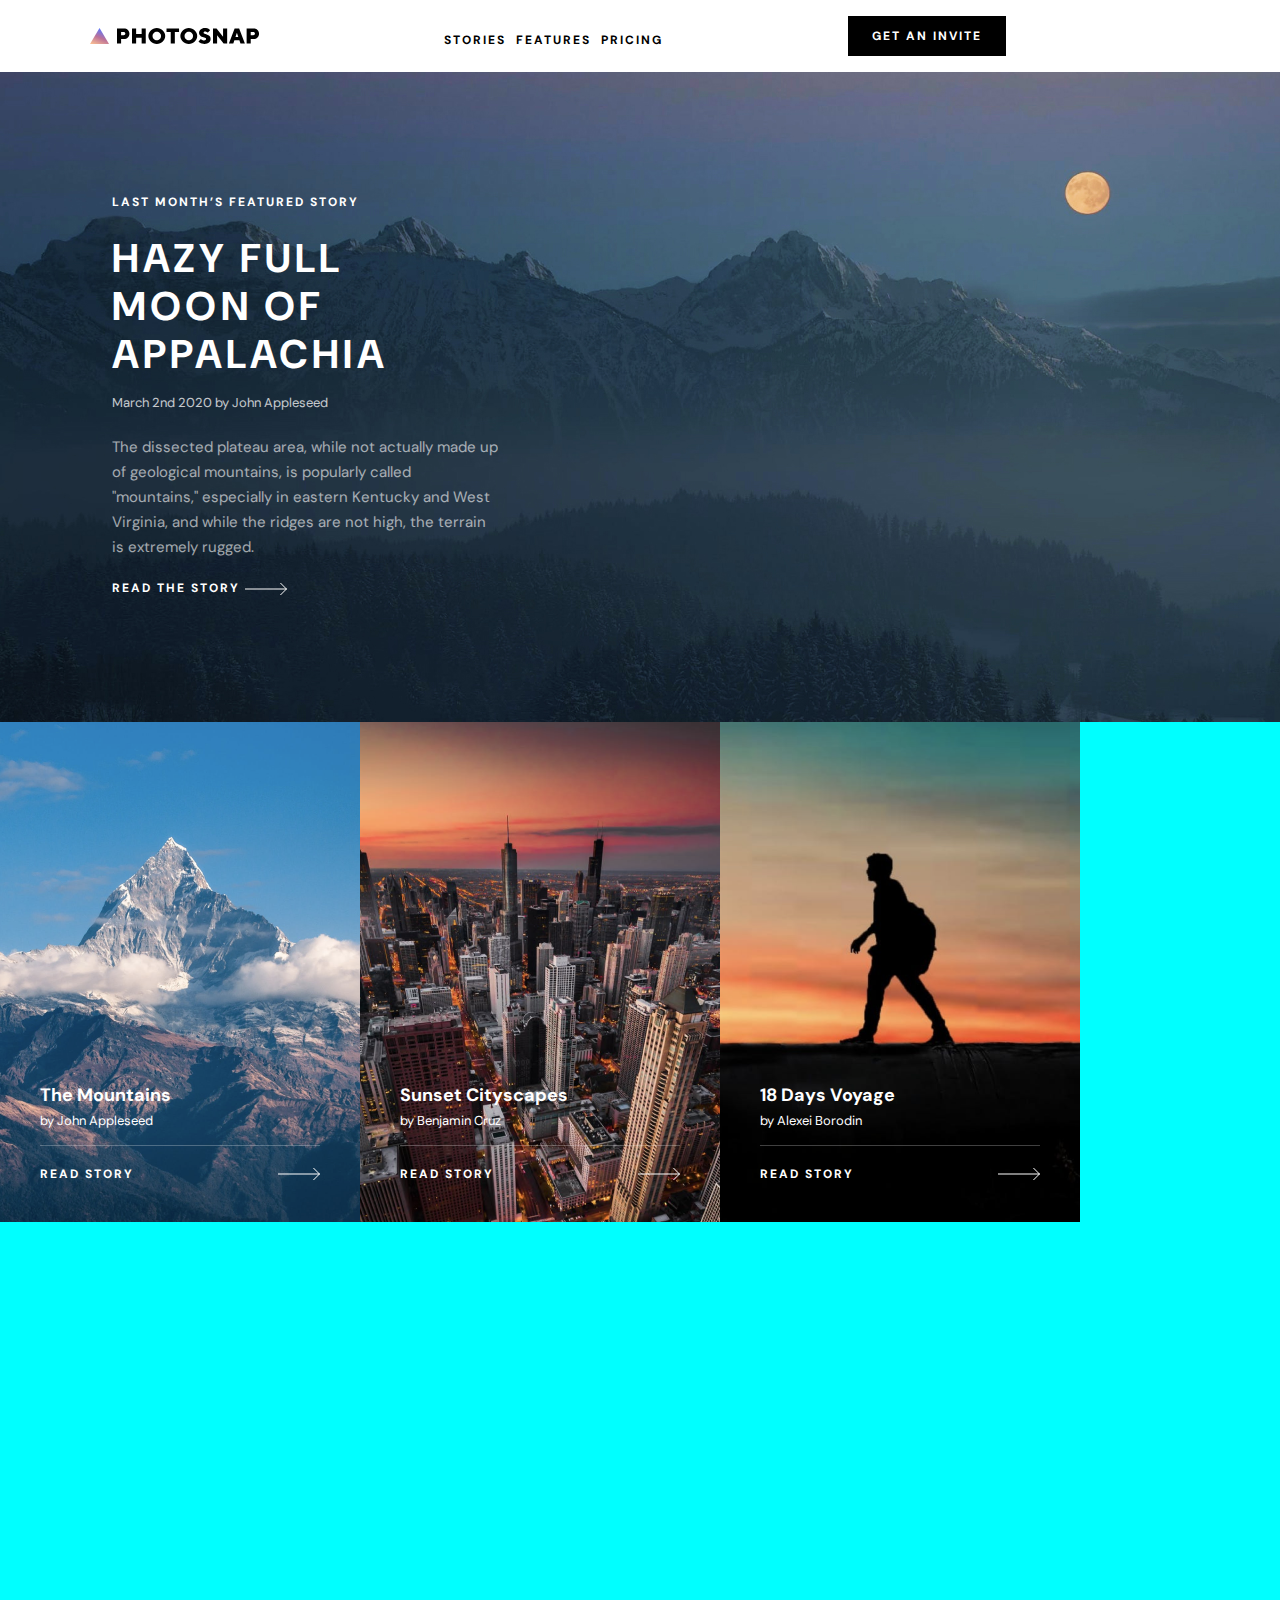
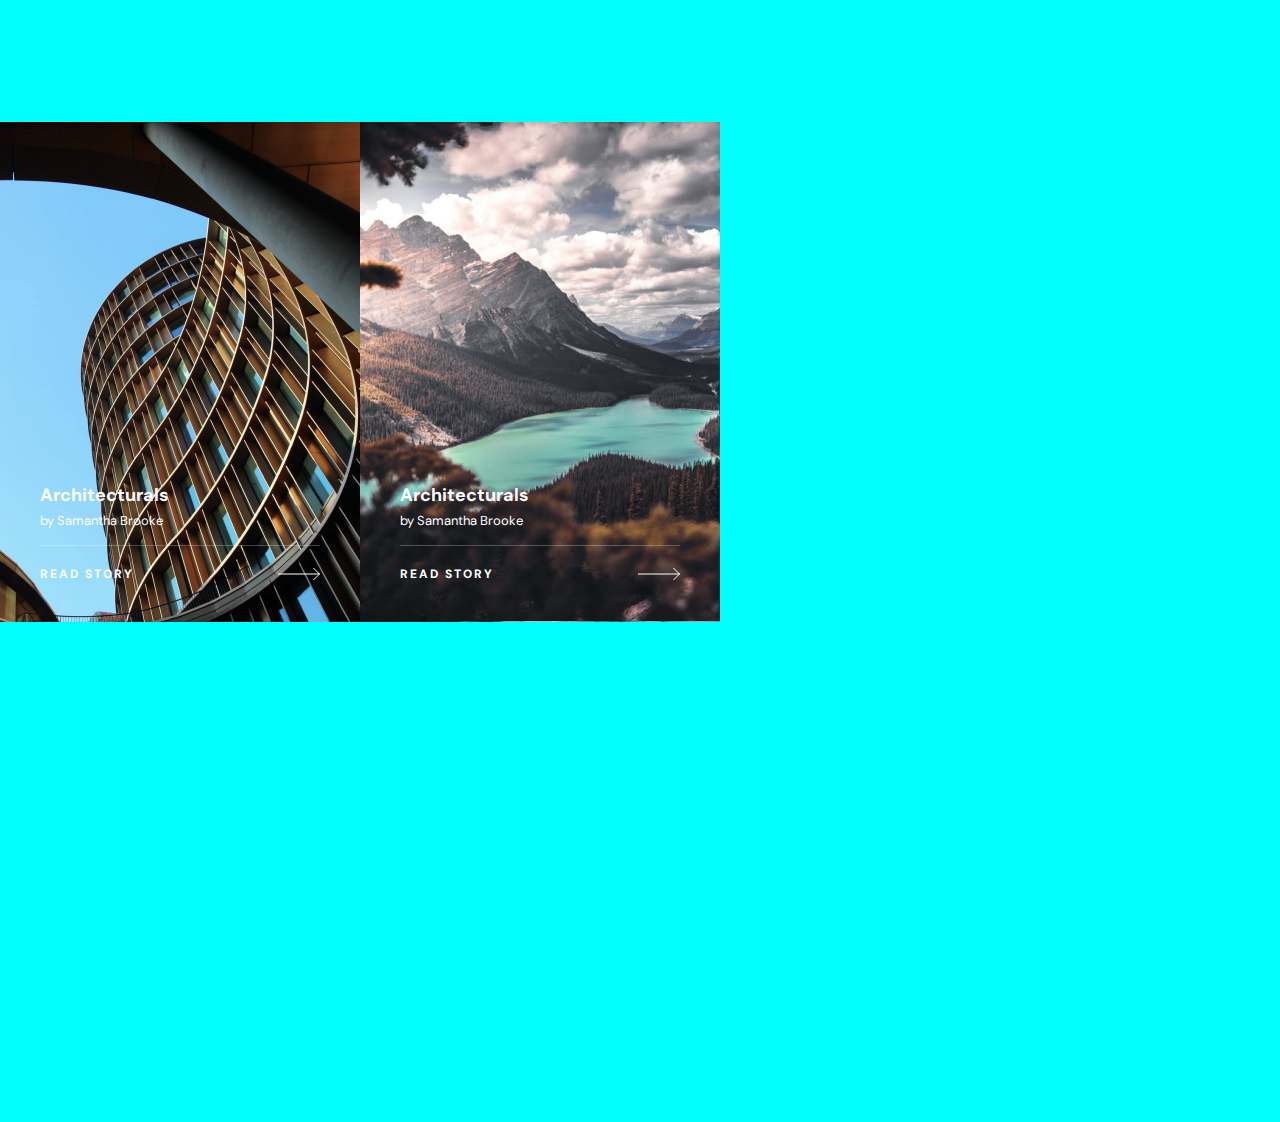
==== stories.html @ 7820192b "I made the stories section" ====
<!DOCTYPE html>
<html lang="en">
<head>
    <meta charset="UTF-8">
    <meta name="viewport" content="width=device-width, initial-scale=1.0">
    <title>Stories</title>
    <link rel="stylesheet" href="./css/stories.css">
</head>
<body>
    <div class="wrapper">
        <header>
            <div class="header">
                <img src="./img/logo.svg" alt="">
                <div class="header-a-menu">
                    <ul>
                        <li><a href="#">STORIES</a></li>
                        <li><a href="#">FEATURES</a></li>
                        <li><a href="#">PRICING</a></li>
                    </ul>
                </div>
                <button class="header-button">GET AN INVITE</button>
                <div class="hamburger">
                    <div class="d"></div>
                    <div></div>
                    <div></div>
                </div>
            </div>
        </header>
        <section>
            <div class="section">
                <div class="section-a-menu">
                    <p class="sec-menu-p1">LAST MONTH’S FEATURED STORY</p>
                    <p class="sec-menu-p2">HAZY FULL MOON OF APPALACHIA</p>
                    <p class="sec-menu-p3">March 2nd 2020  <span class="sec-menu-min">by John Appleseed </span></p>
                    <p class="sec-menu-p4">The dissected plateau area, while not actually made up of geological mountains, is popularly called "mountains," especially in eastern Kentucky and West Virginia, and while the ridges are not high, the terrain is extremely rugged.</p>
                    <button class="sec-button">READ THE STORY <img src="./img/button-line.svg" alt=""></button>
                </div>
            </div>
        </section>
        <main>
            <div class="main">
                <div class="form-1">
                    <div class="form-1-menu">
                        <p class="form-1-menu-p1">The Mountains</p>
                        <p class="form-1-menu-p2">by John Appleseed</p>
                        <div class="line"></div>
                        <button class="form1-button">READ STORY <img src="./img/button-line.svg" alt=""></button>
                    </div>
                </div>
                <div class="form-2">
                    <div class="form-2-menu">
                        <p class="form-2-menu-p1">Sunset Cityscapes</p>
                        <p class="form-2-menu-p2">by Benjamin Cruz</p>
                        <div class="line"></div>
                        <button class="form2-button">READ STORY <img src="./img/button-line.svg" alt=""></button>
                    </div>
                </div>
                <div class="form-3">
                    <div class="form-3-menu">
                        <p class="form-3-menu-p1">18 Days Voyage</p>
                        <p class="form-3-menu-p2">by Alexei Borodin</p>
                        <div class="line"></div>
                        <button class="form3-button">READ STORY <img src="./img/button-line.svg" alt=""></button>
                    </div>
                </div>
                <div class="form-4">
                    <div class="form-4-menu">
                        <p class="form-4-menu-p1">Architecturals</p>
                        <p class="form-4-menu-p2">by Samantha Brooke</p>
                        <div class="line"></div>
                        <button class="form4-button">READ STORY <img src="./img/button-line.svg" alt=""></button>
                    </div>
                </div>
                <div class="form-5">
                    <div class="form-5-menu">
                        <p class="form-5-menu-p1">Architecturals</p>
                        <p class="form-5-menu-p2">by Samantha Brooke</p>
                        <div class="line"></div>
                        <button class="form5-button">READ STORY <img src="./img/button-line.svg" alt=""></button>
                    </div>
                </div>
            </div>
        </main>
    </div>
</body>
</html>
---- css/stories.css ----
@import url("https://fonts.googleapis.com/css2?family=DM+Sans:opsz,wght@9..40,400;9..40,700&display=swap");
* {
  margin: 0;
  padding: 0;
  box-sizing: border-box;
}

a,
li {
  list-style: none;
  text-decoration: none;
}

input,
button {
  outline: none;
  border: none;
}

body {
  background-color: #3d2828;
  font-family: "DM Sans", sans-serif;
}

.wrapper {
  width: 100%;
  max-width: 1440px;
  background-color: #fff;
  margin: 0 auto;
}
.wrapper .header {
  display: flex;
  justify-content: space-between;
  align-items: center;
  width: 100%;
  max-width: 1110px;
  height: 72px;
  margin: 0 auto;
  padding-left: 5px;
  padding-right: 5px;
}
.wrapper .header .header-a-menu {
  max-width: 269px;
  height: 16px;
}
.wrapper .header .header-a-menu ul {
  display: flex;
  justify-content: space-between;
  -moz-column-gap: 10px;
       column-gap: 10px;
}
.wrapper .header .header-a-menu ul li a {
  color: #000;
  font-family: DM Sans;
  font-size: 12px;
  font-style: normal;
  font-weight: 700;
  line-height: normal;
  letter-spacing: 2px;
}
.wrapper .header .header-button {
  width: 158px;
  height: 40px;
  background: #000;
  color: #FFF;
  font-family: DM Sans;
  font-size: 12px;
  font-style: normal;
  font-weight: 700;
  line-height: normal;
  letter-spacing: 2px;
}
.wrapper .section {
  max-width: 1440px;
  height: 650px;
  background-image: url(../img/stories-section-img.jpg);
}
.wrapper .section .section-a-menu {
  position: relative;
  max-width: 387px;
  height: 406px;
  top: 122px;
  left: 112px;
}
.wrapper .section .section-a-menu .sec-menu-p1 {
  color: #FFF;
  font-family: DM Sans;
  font-size: 12px;
  font-style: normal;
  font-weight: 700;
  line-height: normal;
  letter-spacing: 2px;
}
.wrapper .section .section-a-menu .sec-menu-p2 {
  max-width: 377px;
  color: #FFF;
  font-family: DM Sans;
  font-size: 40px;
  font-style: normal;
  font-weight: 700;
  line-height: 48px;
  letter-spacing: 4.167px;
  text-transform: uppercase;
  margin-top: 24px;
}
.wrapper .section .section-a-menu .sec-menu-p3 {
  color: #FFF;
  font-family: DM Sans;
  font-size: 13px;
  font-style: normal;
  font-weight: 400;
  line-height: normal;
  opacity: 0.75;
  margin-top: 16px;
}
.wrapper .section .section-a-menu .sec-menu-p3 .sec-menu-min {
  color: #FFF;
  font-family: DM Sans;
  font-size: 13px;
  font-style: normal;
  font-weight: 400;
  line-height: normal;
}
.wrapper .section .section-a-menu .sec-menu-p4 {
  max-width: 387px;
  color: #FFF;
  font-family: DM Sans;
  font-size: 15px;
  font-style: normal;
  font-weight: 400;
  line-height: 25px;
  opacity: 0.6;
  margin-top: 24px;
}
.wrapper .section .section-a-menu .sec-button {
  color: #FFF;
  font-family: DM Sans;
  font-size: 12px;
  font-style: normal;
  font-weight: 700;
  line-height: normal;
  letter-spacing: 2px;
  background-color: transparent;
  margin-top: 18px;
}
.wrapper .section .section-a-menu .sec-button img {
  position: relative;
  top: 4px;
}
.wrapper .main {
  display: flex;
  flex-wrap: wrap;
  max-width: 1440px;
  height: 2000px;
  background-color: aqua;
}
.wrapper .main .form-1 {
  width: 100%;
  max-width: 360px;
  height: 500px;
  background-image: url(../img/main-form1-img.png);
  cursor: pointer;
}
.wrapper .main .form-1:hover {
  transition: 0.5s;
  transform: translateY(-30px);
  border-bottom: 6px solid #BC7198;
}
.wrapper .main .form-1 .form-1-menu {
  position: relative;
  width: 100%;
  max-width: 280px;
  height: 100px;
  top: 361px;
  left: 40px;
}
.wrapper .main .form-1 .form-1-menu .form-1-menu-p1 {
  color: #FFF;
  font-family: DM Sans;
  font-size: 18px;
  font-style: normal;
  font-weight: 700;
  line-height: 25px;
}
.wrapper .main .form-1 .form-1-menu .form-1-menu-p2 {
  color: #FFF;
  font-family: DM Sans;
  font-size: 13px;
  font-style: normal;
  font-weight: 400;
  line-height: normal;
  margin-top: 4px;
}
.wrapper .main .form-1 .form-1-menu .line {
  width: 100%;
  max-width: 280px;
  height: 1px;
  opacity: 0.25;
  background: #FFF;
  margin-top: 16px;
}
.wrapper .main .form-1 .form-1-menu .form1-button {
  display: flex;
  justify-content: space-between;
  width: 100%;
  max-width: 280px;
  margin-top: 20px;
  background-color: transparent;
  color: #FFF;
  font-family: DM Sans;
  font-size: 12px;
  font-style: normal;
  font-weight: 700;
  line-height: normal;
  letter-spacing: 2px;
}
.wrapper .main .form-2 {
  width: 100%;
  max-width: 360px;
  height: 500px;
  background-image: url(../img/main-form2-img.png);
  cursor: pointer;
}
.wrapper .main .form-2:hover {
  transition: 0.5s;
  transform: translateY(-30px);
  border-bottom: 6px solid #BC7198;
}
.wrapper .main .form-2 .form-2-menu {
  position: relative;
  width: 100%;
  max-width: 280px;
  height: 100px;
  top: 361px;
  left: 40px;
}
.wrapper .main .form-2 .form-2-menu .form-2-menu-p1 {
  color: #FFF;
  font-family: DM Sans;
  font-size: 18px;
  font-style: normal;
  font-weight: 700;
  line-height: 25px;
}
.wrapper .main .form-2 .form-2-menu .form-2-menu-p2 {
  color: #FFF;
  font-family: DM Sans;
  font-size: 13px;
  font-style: normal;
  font-weight: 400;
  line-height: normal;
  margin-top: 4px;
}
.wrapper .main .form-2 .form-2-menu .line {
  width: 100%;
  max-width: 280px;
  height: 1px;
  opacity: 0.25;
  background: #FFF;
  margin-top: 16px;
}
.wrapper .main .form-2 .form-2-menu .form2-button {
  display: flex;
  justify-content: space-between;
  width: 100%;
  max-width: 280px;
  margin-top: 20px;
  background-color: transparent;
  color: #FFF;
  font-family: DM Sans;
  font-size: 12px;
  font-style: normal;
  font-weight: 700;
  line-height: normal;
  letter-spacing: 2px;
}
.wrapper .main .form-3 {
  width: 100%;
  max-width: 360px;
  height: 500px;
  background-image: url(../img/main-form3-img.png);
  cursor: pointer;
}
.wrapper .main .form-3:hover {
  transition: 0.5s;
  transform: translateY(-30px);
  border-bottom: 6px solid #BC7198;
}
.wrapper .main .form-3 .form-3-menu {
  position: relative;
  width: 100%;
  max-width: 280px;
  height: 100px;
  top: 361px;
  left: 40px;
}
.wrapper .main .form-3 .form-3-menu .form-3-menu-p1 {
  color: #FFF;
  font-family: DM Sans;
  font-size: 18px;
  font-style: normal;
  font-weight: 700;
  line-height: 25px;
}
.wrapper .main .form-3 .form-3-menu .form-3-menu-p2 {
  color: #FFF;
  font-family: DM Sans;
  font-size: 13px;
  font-style: normal;
  font-weight: 400;
  line-height: normal;
  margin-top: 4px;
}
.wrapper .main .form-3 .form-3-menu .line {
  width: 100%;
  max-width: 280px;
  height: 1px;
  opacity: 0.25;
  background: #FFF;
  margin-top: 16px;
}
.wrapper .main .form-3 .form-3-menu .form3-button {
  display: flex;
  justify-content: space-between;
  width: 100%;
  max-width: 280px;
  margin-top: 20px;
  background-color: transparent;
  color: #FFF;
  font-family: DM Sans;
  font-size: 12px;
  font-style: normal;
  font-weight: 700;
  line-height: normal;
  letter-spacing: 2px;
}
.wrapper .main .form-4 {
  width: 100%;
  max-width: 360px;
  height: 500px;
  background-image: url(../img/main-form4-img.png);
  cursor: pointer;
}
.wrapper .main .form-4:hover {
  transition: 0.5s;
  transform: translateY(-30px);
  border-bottom: 6px solid #BC7198;
}
.wrapper .main .form-4 .form-4-menu {
  position: relative;
  width: 100%;
  max-width: 280px;
  height: 100px;
  top: 361px;
  left: 40px;
}
.wrapper .main .form-4 .form-4-menu .form-4-menu-p1 {
  color: #FFF;
  font-family: DM Sans;
  font-size: 18px;
  font-style: normal;
  font-weight: 700;
  line-height: 25px;
}
.wrapper .main .form-4 .form-4-menu .form-4-menu-p2 {
  color: #FFF;
  font-family: DM Sans;
  font-size: 13px;
  font-style: normal;
  font-weight: 400;
  line-height: normal;
  margin-top: 4px;
}
.wrapper .main .form-4 .form-4-menu .line {
  width: 100%;
  max-width: 280px;
  height: 1px;
  opacity: 0.25;
  background: #FFF;
  margin-top: 16px;
}
.wrapper .main .form-4 .form-4-menu .form4-button {
  display: flex;
  justify-content: space-between;
  width: 100%;
  max-width: 280px;
  margin-top: 20px;
  background-color: transparent;
  color: #FFF;
  font-family: DM Sans;
  font-size: 12px;
  font-style: normal;
  font-weight: 700;
  line-height: normal;
  letter-spacing: 2px;
}
.wrapper .main .form-5 {
  width: 100%;
  max-width: 360px;
  height: 500px;
  background-image: url(../img/main-form5-img.png);
  cursor: pointer;
}
.wrapper .main .form-5:hover {
  transition: 0.5s;
  transform: translateY(-30px);
  border-bottom: 6px solid #BC7198;
}
.wrapper .main .form-5 .form-5-menu {
  position: relative;
  width: 100%;
  max-width: 280px;
  height: 100px;
  top: 361px;
  left: 40px;
}
.wrapper .main .form-5 .form-5-menu .form-5-menu-p1 {
  color: #FFF;
  font-family: DM Sans;
  font-size: 18px;
  font-style: normal;
  font-weight: 700;
  line-height: 25px;
}
.wrapper .main .form-5 .form-5-menu .form-5-menu-p2 {
  color: #FFF;
  font-family: DM Sans;
  font-size: 13px;
  font-style: normal;
  font-weight: 400;
  line-height: normal;
  margin-top: 4px;
}
.wrapper .main .form-5 .form-5-menu .line {
  width: 100%;
  max-width: 280px;
  height: 1px;
  opacity: 0.25;
  background: #FFF;
  margin-top: 16px;
}
.wrapper .main .form-5 .form-5-menu .form5-button {
  display: flex;
  justify-content: space-between;
  width: 100%;
  max-width: 280px;
  margin-top: 20px;
  background-color: transparent;
  color: #FFF;
  font-family: DM Sans;
  font-size: 12px;
  font-style: normal;
  font-weight: 700;
  line-height: normal;
  letter-spacing: 2px;
}/*# sourceMappingURL=stories.css.map */
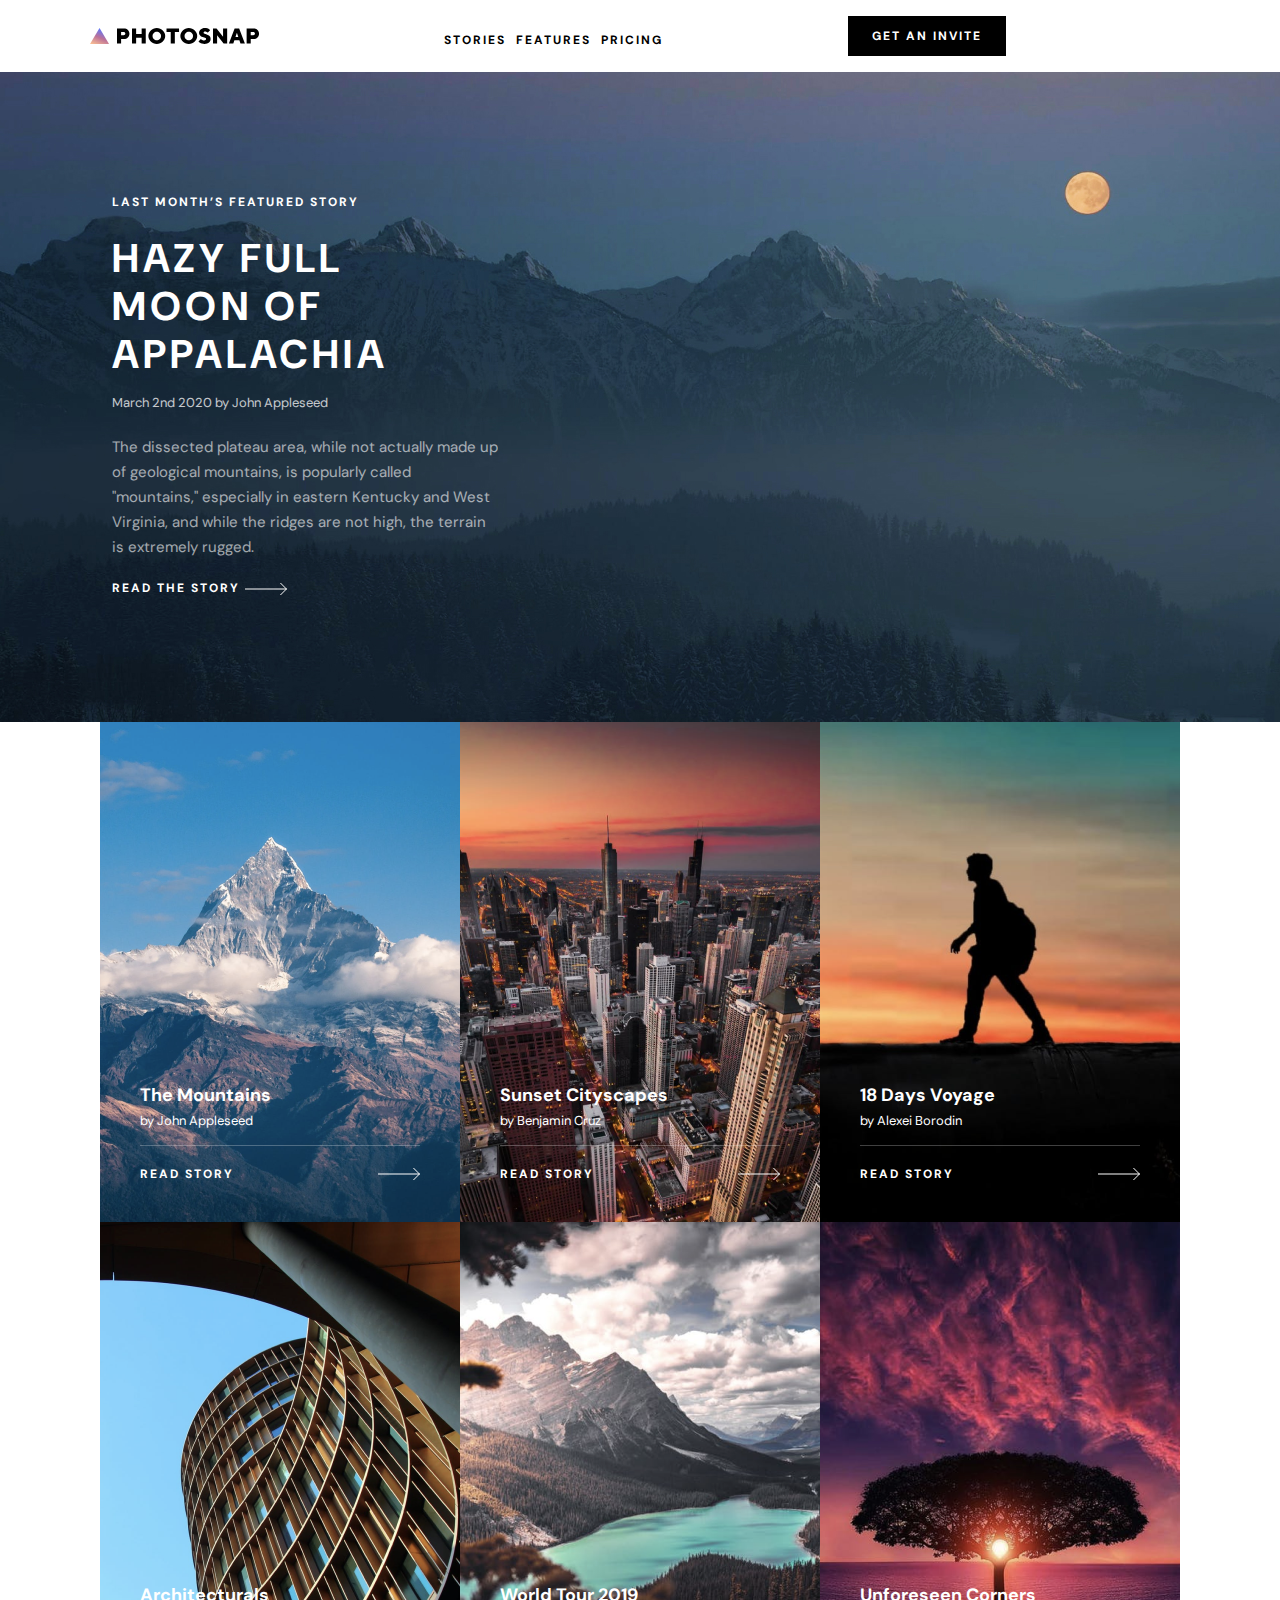
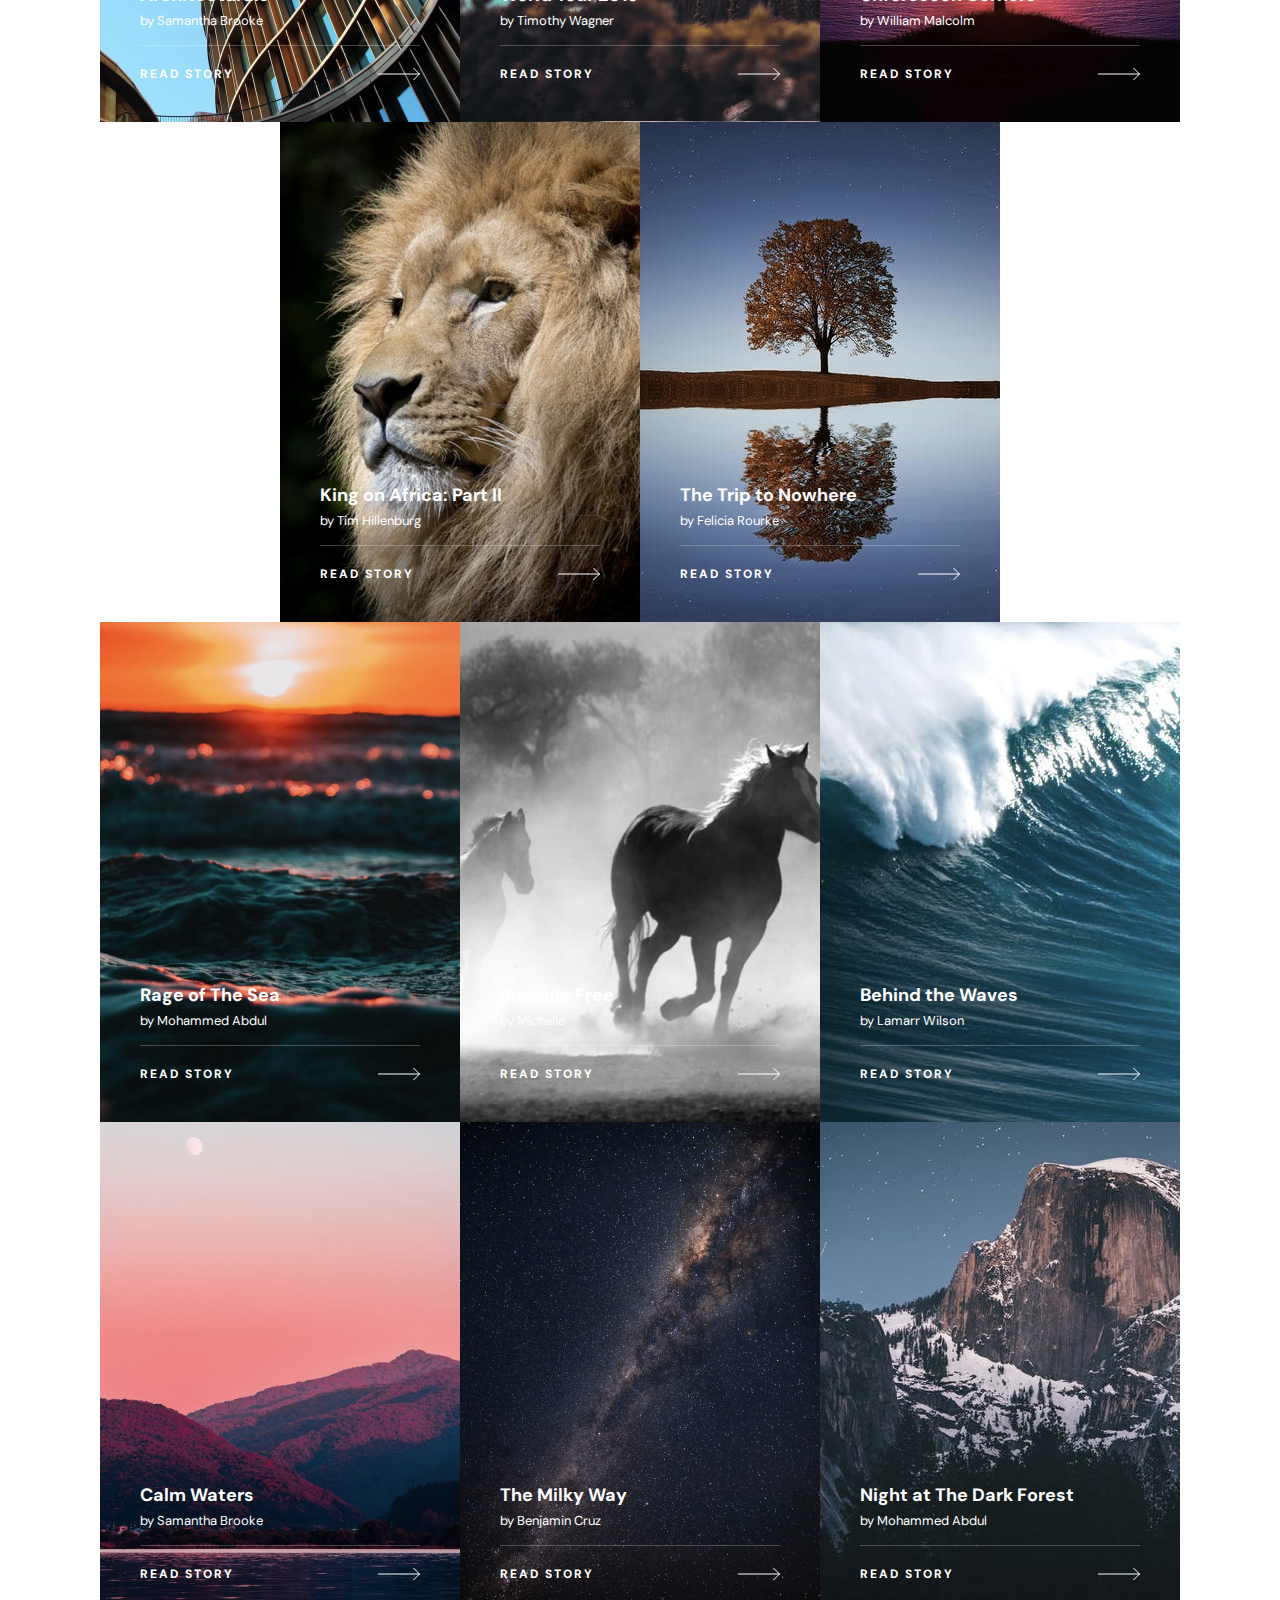
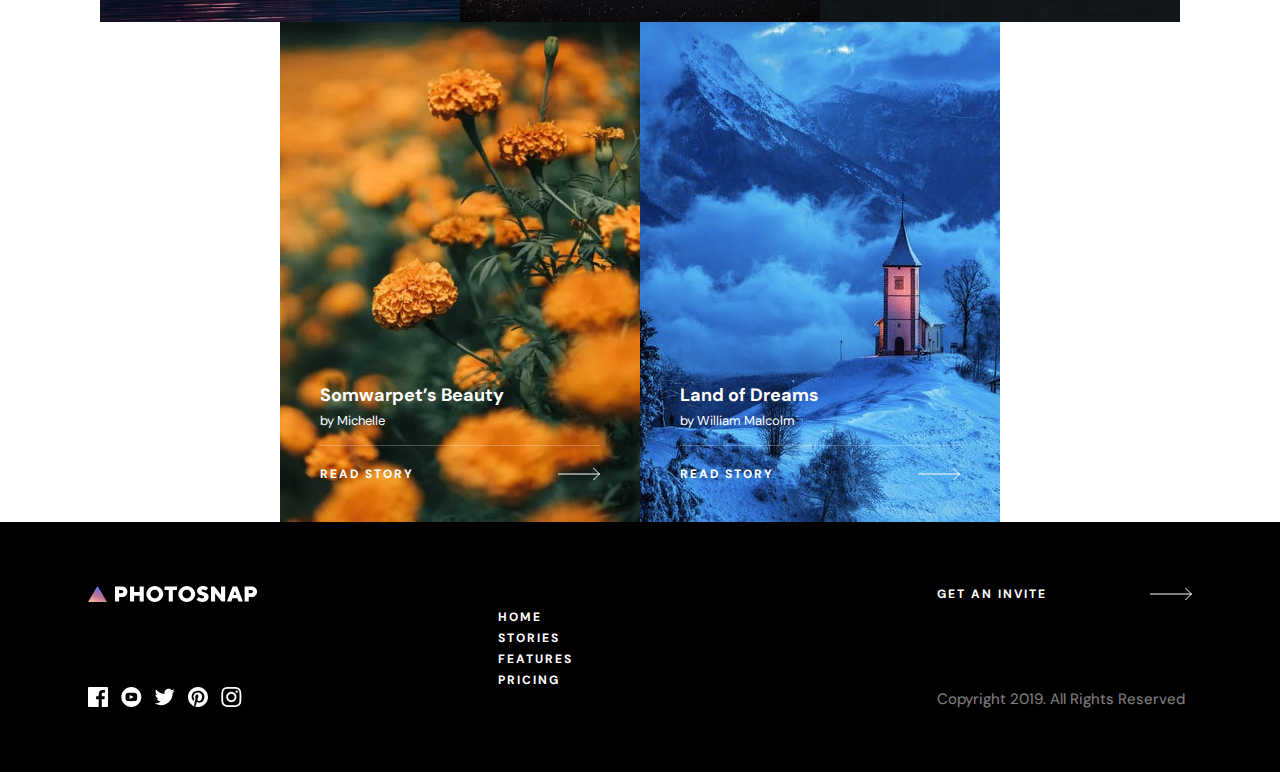
==== commit a07aac74: "I started again after a long break" ====
--- a/stories.html
+++ b/stories.html
@@ -73,14 +73,126 @@
                 </div>
                 <div class="form-5">
                     <div class="form-5-menu">
-                        <p class="form-5-menu-p1">Architecturals</p>
-                        <p class="form-5-menu-p2">by Samantha Brooke</p>
+                        <p class="form-5-menu-p1">World Tour 2019</p>
+                        <p class="form-5-menu-p2">by Timothy Wagner</p>
                         <div class="line"></div>
                         <button class="form5-button">READ STORY <img src="./img/button-line.svg" alt=""></button>
                     </div>
                 </div>
+                <div class="form-6">
+                    <div class="form-6-menu">
+                        <p class="form-6-menu-p1">Unforeseen Corners</p>
+                        <p class="form-6-menu-p2">by William Malcolm</p>
+                        <div class="line"></div>
+                        <button class="form6-button">READ STORY <img src="./img/button-line.svg" alt=""></button>
+                    </div>
+                </div>
+                <div class="form-7">
+                    <div class="form-7-menu">
+                        <p class="form-7-menu-p1">King on Africa: Part II</p>
+                        <p class="form-7-menu-p2">by Tim Hillenburg</p>
+                        <div class="line"></div>
+                        <button class="form7-button">READ STORY <img src="./img/button-line.svg" alt=""></button>
+                    </div>
+                </div>
+                <div class="form-8">
+                    <div class="form-8-menu">
+                        <p class="form-8-menu-p1">The Trip to Nowhere</p>
+                        <p class="form-8-menu-p2">by Felicia Rourke</p>
+                        <div class="line"></div>
+                        <button class="form8-button">READ STORY <img src="./img/button-line.svg" alt=""></button>
+                    </div>
+                </div>
+            </div>
+            <div class="main-2">
+                <div class="form-9">
+                    <div class="form-9-menu">
+                        <p class="form-9-menu-p1">Rage of The Sea</p>
+                        <p class="form-9-menu-p2">by Mohammed Abdul</p>
+                        <div class="line"></div>
+                        <button class="form9-button">READ STORY <img src="./img/button-line.svg" alt=""></button>
+                    </div>
+                </div>
+                <div class="form-10">
+                    <div class="form-10-menu">
+                        <p class="form-10-menu-p1">Running Free</p>
+                        <p class="form-10-menu-p2">by Michelle</p>
+                        <div class="line"></div>
+                        <button class="form10-button">READ STORY <img src="./img/button-line.svg" alt=""></button>
+                    </div>
+                </div>
+                <div class="form-11">
+                    <div class="form-11-menu">
+                        <p class="form-11-menu-p1">Behind the Waves</p>
+                        <p class="form-11-menu-p2">by Lamarr Wilson</p>
+                        <div class="line"></div>
+                        <button class="form11-button">READ STORY <img src="./img/button-line.svg" alt=""></button>
+                    </div>
+                </div>
+                <div class="form-12">
+                    <div class="form-12-menu">
+                        <p class="form-12-menu-p1">Calm Waters</p>
+                        <p class="form-12-menu-p2">by Samantha Brooke</p>
+                        <div class="line"></div>
+                        <button class="form12-button">READ STORY <img src="./img/button-line.svg" alt=""></button>
+                    </div>
+                </div>
+                <div class="form-13">
+                    <div class="form-13-menu">
+                        <p class="form-13-menu-p1">The Milky Way</p>
+                        <p class="form-13-menu-p2">by Benjamin Cruz</p>
+                        <div class="line"></div>
+                        <button class="form13-button">READ STORY <img src="./img/button-line.svg" alt=""></button>
+                    </div>
+                </div>
+                <div class="form-14">
+                    <div class="form-14-menu">
+                        <p class="form-14-menu-p1">Night at The Dark Forest</p>
+                        <p class="form-14-menu-p2">by  Mohammed Abdul</p>
+                        <div class="line"></div>
+                        <button class="form14-button">READ STORY <img src="./img/button-line.svg" alt=""></button>
+                    </div>
+                </div>
+                <div class="form-15">
+                    <div class="form-15-menu">
+                        <p class="form-15-menu-p1">Somwarpet’s Beauty</p>
+                        <p class="form-15-menu-p2">by Michelle</p>
+                        <div class="line"></div>
+                        <button class="form15-button">READ STORY <img src="./img/button-line.svg" alt=""></button>
+                    </div>
+                </div>
+                <div class="form-16">
+                    <div class="form-16-menu">
+                        <p class="form-16-menu-p1">Land of Dreams</p>
+                        <p class="form-16-menu-p2">by William Malcolm</p>
+                        <div class="line"></div>
+                        <button class="form16-button">READ STORY <img src="./img/button-line.svg" alt=""></button>
+                    </div>
+                </div>
             </div>
         </main>
+        <footer>
+            <div class="footer">
+                <div class="min-footer">
+                    <div class="logo-form">
+                        <img src="./img/logo-2.svg" alt="">
+                        <img class="icons" src="./img/footer-icons.svg" alt="">
+                    </div>
+                    <div class="footer-a-menu">
+                        <ul>
+                            <li><a class="a2" href="#">Home</a></li>
+                            <li><a href="#">STORIES</a></li>
+                            <li><a href="#">FEATURES</a></li>
+                            <li><a href="#">PRICING</a></li>
+                        </ul>
+                    </div>
+                    <div class="footer-buttons-form">
+                        <button class="footer-button">GET AN INVITE <img src="./img/button-line.svg" alt=""></button>
+                        <a class="footer-a" href="#">Copyright 2019. All Rights Reserved</a>
+                    </div>
+                </div>
+            </div>
+        </footer>
     </div>
 </body>
 </html>--- a/css/stories.css
+++ b/css/stories.css
@@ -149,10 +149,10 @@
 }
 .wrapper .main {
   display: flex;
+  justify-content: center;
   flex-wrap: wrap;
   max-width: 1440px;
-  height: 2000px;
-  background-color: aqua;
+  height: 1000px;
 }
 .wrapper .main .form-1 {
   width: 100%;
@@ -453,4 +453,1967 @@
   font-weight: 700;
   line-height: normal;
   letter-spacing: 2px;
+}
+.wrapper .main .form-6 {
+  width: 100%;
+  max-width: 360px;
+  height: 500px;
+  background-image: url(../img/main-form6-img.png);
+  cursor: pointer;
+}
+.wrapper .main .form-6:hover {
+  transition: 0.5s;
+  transform: translateY(-30px);
+  border-bottom: 6px solid #BC7198;
+}
+.wrapper .main .form-6 .form-6-menu {
+  position: relative;
+  width: 100%;
+  max-width: 280px;
+  height: 100px;
+  top: 361px;
+  left: 40px;
+}
+.wrapper .main .form-6 .form-6-menu .form-6-menu-p1 {
+  color: #FFF;
+  font-family: DM Sans;
+  font-size: 18px;
+  font-style: normal;
+  font-weight: 700;
+  line-height: 25px;
+}
+.wrapper .main .form-6 .form-6-menu .form-6-menu-p2 {
+  color: #FFF;
+  font-family: DM Sans;
+  font-size: 13px;
+  font-style: normal;
+  font-weight: 400;
+  line-height: normal;
+  margin-top: 4px;
+}
+.wrapper .main .form-6 .form-6-menu .line {
+  width: 100%;
+  max-width: 280px;
+  height: 1px;
+  opacity: 0.25;
+  background: #FFF;
+  margin-top: 16px;
+}
+.wrapper .main .form-6 .form-6-menu .form6-button {
+  display: flex;
+  justify-content: space-between;
+  width: 100%;
+  max-width: 280px;
+  margin-top: 20px;
+  background-color: transparent;
+  color: #FFF;
+  font-family: DM Sans;
+  font-size: 12px;
+  font-style: normal;
+  font-weight: 700;
+  line-height: normal;
+  letter-spacing: 2px;
+}
+.wrapper .main .form-7 {
+  width: 100%;
+  max-width: 360px;
+  height: 500px;
+  background-image: url(../img/main-form7-img.png);
+  cursor: pointer;
+}
+.wrapper .main .form-7:hover {
+  transition: 0.5s;
+  transform: translateY(-30px);
+  border-bottom: 6px solid #BC7198;
+}
+.wrapper .main .form-7 .form-7-menu {
+  position: relative;
+  width: 100%;
+  max-width: 280px;
+  height: 100px;
+  top: 361px;
+  left: 40px;
+}
+.wrapper .main .form-7 .form-7-menu .form-7-menu-p1 {
+  color: #FFF;
+  font-family: DM Sans;
+  font-size: 18px;
+  font-style: normal;
+  font-weight: 700;
+  line-height: 25px;
+}
+.wrapper .main .form-7 .form-7-menu .form-7-menu-p2 {
+  color: #FFF;
+  font-family: DM Sans;
+  font-size: 13px;
+  font-style: normal;
+  font-weight: 400;
+  line-height: normal;
+  margin-top: 4px;
+}
+.wrapper .main .form-7 .form-7-menu .line {
+  width: 100%;
+  max-width: 280px;
+  height: 1px;
+  opacity: 0.25;
+  background: #FFF;
+  margin-top: 16px;
+}
+.wrapper .main .form-7 .form-7-menu .form7-button {
+  display: flex;
+  justify-content: space-between;
+  width: 100%;
+  max-width: 280px;
+  margin-top: 20px;
+  background-color: transparent;
+  color: #FFF;
+  font-family: DM Sans;
+  font-size: 12px;
+  font-style: normal;
+  font-weight: 700;
+  line-height: normal;
+  letter-spacing: 2px;
+}
+.wrapper .main .form-8 {
+  width: 100%;
+  max-width: 360px;
+  height: 500px;
+  background-image: url(../img/main-form8-img.png);
+  cursor: pointer;
+}
+.wrapper .main .form-8:hover {
+  transition: 0.5s;
+  transform: translateY(-30px);
+  border-bottom: 6px solid #BC7198;
+}
+.wrapper .main .form-8 .form-8-menu {
+  position: relative;
+  width: 100%;
+  max-width: 280px;
+  height: 100px;
+  top: 361px;
+  left: 40px;
+}
+.wrapper .main .form-8 .form-8-menu .form-8-menu-p1 {
+  color: #FFF;
+  font-family: DM Sans;
+  font-size: 18px;
+  font-style: normal;
+  font-weight: 700;
+  line-height: 25px;
+}
+.wrapper .main .form-8 .form-8-menu .form-8-menu-p2 {
+  color: #FFF;
+  font-family: DM Sans;
+  font-size: 13px;
+  font-style: normal;
+  font-weight: 400;
+  line-height: normal;
+  margin-top: 4px;
+}
+.wrapper .main .form-8 .form-8-menu .line {
+  width: 100%;
+  max-width: 280px;
+  height: 1px;
+  opacity: 0.25;
+  background: #FFF;
+  margin-top: 16px;
+}
+.wrapper .main .form-8 .form-8-menu .form8-button {
+  display: flex;
+  justify-content: space-between;
+  width: 100%;
+  max-width: 280px;
+  margin-top: 20px;
+  background-color: transparent;
+  color: #FFF;
+  font-family: DM Sans;
+  font-size: 12px;
+  font-style: normal;
+  font-weight: 700;
+  line-height: normal;
+  letter-spacing: 2px;
+}
+.wrapper .main-2 {
+  display: flex;
+  justify-content: center;
+  flex-wrap: wrap;
+  max-width: 1440px;
+  height: 1000px;
+}
+.wrapper .main-2 .form-9 {
+  width: 100%;
+  max-width: 360px;
+  height: 500px;
+  background-image: url(../img/main-form9-img.png);
+  cursor: pointer;
+}
+.wrapper .main-2 .form-9:hover {
+  transition: 0.5s;
+  transform: translateY(-30px);
+  border-bottom: 6px solid #BC7198;
+}
+.wrapper .main-2 .form-9 .form-9-menu {
+  position: relative;
+  width: 100%;
+  max-width: 280px;
+  height: 100px;
+  top: 361px;
+  left: 40px;
+}
+.wrapper .main-2 .form-9 .form-9-menu .form-9-menu-p1 {
+  color: #FFF;
+  font-family: DM Sans;
+  font-size: 18px;
+  font-style: normal;
+  font-weight: 700;
+  line-height: 25px;
+}
+.wrapper .main-2 .form-9 .form-9-menu .form-9-menu-p2 {
+  color: #FFF;
+  font-family: DM Sans;
+  font-size: 13px;
+  font-style: normal;
+  font-weight: 400;
+  line-height: normal;
+  margin-top: 4px;
+}
+.wrapper .main-2 .form-9 .form-9-menu .line {
+  width: 100%;
+  max-width: 280px;
+  height: 1px;
+  opacity: 0.25;
+  background: #FFF;
+  margin-top: 16px;
+}
+.wrapper .main-2 .form-9 .form-9-menu .form9-button {
+  display: flex;
+  justify-content: space-between;
+  width: 100%;
+  max-width: 280px;
+  margin-top: 20px;
+  background-color: transparent;
+  color: #FFF;
+  font-family: DM Sans;
+  font-size: 12px;
+  font-style: normal;
+  font-weight: 700;
+  line-height: normal;
+  letter-spacing: 2px;
+}
+.wrapper .main-2 .form-10 {
+  width: 100%;
+  max-width: 360px;
+  height: 500px;
+  background-image: url(../img/main-form10-img.png);
+  cursor: pointer;
+}
+.wrapper .main-2 .form-10:hover {
+  transition: 0.5s;
+  transform: translateY(-30px);
+  border-bottom: 6px solid #BC7198;
+}
+.wrapper .main-2 .form-10 .form-10-menu {
+  position: relative;
+  width: 100%;
+  max-width: 280px;
+  height: 100px;
+  top: 361px;
+  left: 40px;
+}
+.wrapper .main-2 .form-10 .form-10-menu .form-10-menu-p1 {
+  color: #FFF;
+  font-family: DM Sans;
+  font-size: 18px;
+  font-style: normal;
+  font-weight: 700;
+  line-height: 25px;
+}
+.wrapper .main-2 .form-10 .form-10-menu .form-10-menu-p2 {
+  color: #FFF;
+  font-family: DM Sans;
+  font-size: 13px;
+  font-style: normal;
+  font-weight: 400;
+  line-height: normal;
+  margin-top: 4px;
+}
+.wrapper .main-2 .form-10 .form-10-menu .line {
+  width: 100%;
+  max-width: 280px;
+  height: 1px;
+  opacity: 0.25;
+  background: #FFF;
+  margin-top: 16px;
+}
+.wrapper .main-2 .form-10 .form-10-menu .form10-button {
+  display: flex;
+  justify-content: space-between;
+  width: 100%;
+  max-width: 280px;
+  margin-top: 20px;
+  background-color: transparent;
+  color: #FFF;
+  font-family: DM Sans;
+  font-size: 12px;
+  font-style: normal;
+  font-weight: 700;
+  line-height: normal;
+  letter-spacing: 2px;
+}
+.wrapper .main-2 .form-11 {
+  width: 100%;
+  max-width: 360px;
+  height: 500px;
+  background-image: url(../img/main-form11-img.png);
+  cursor: pointer;
+}
+.wrapper .main-2 .form-11:hover {
+  transition: 0.5s;
+  transform: translateY(-30px);
+  border-bottom: 6px solid #BC7198;
+}
+.wrapper .main-2 .form-11 .form-11-menu {
+  position: relative;
+  width: 100%;
+  max-width: 280px;
+  height: 100px;
+  top: 361px;
+  left: 40px;
+}
+.wrapper .main-2 .form-11 .form-11-menu .form-11-menu-p1 {
+  color: #FFF;
+  font-family: DM Sans;
+  font-size: 18px;
+  font-style: normal;
+  font-weight: 700;
+  line-height: 25px;
+}
+.wrapper .main-2 .form-11 .form-11-menu .form-11-menu-p2 {
+  color: #FFF;
+  font-family: DM Sans;
+  font-size: 13px;
+  font-style: normal;
+  font-weight: 400;
+  line-height: normal;
+  margin-top: 4px;
+}
+.wrapper .main-2 .form-11 .form-11-menu .line {
+  width: 100%;
+  max-width: 280px;
+  height: 1px;
+  opacity: 0.25;
+  background: #FFF;
+  margin-top: 16px;
+}
+.wrapper .main-2 .form-11 .form-11-menu .form11-button {
+  display: flex;
+  justify-content: space-between;
+  width: 100%;
+  max-width: 280px;
+  margin-top: 20px;
+  background-color: transparent;
+  color: #FFF;
+  font-family: DM Sans;
+  font-size: 12px;
+  font-style: normal;
+  font-weight: 700;
+  line-height: normal;
+  letter-spacing: 2px;
+}
+.wrapper .main-2 .form-12 {
+  width: 100%;
+  max-width: 360px;
+  height: 500px;
+  background-image: url(../img/main-form12-img.png);
+  cursor: pointer;
+}
+.wrapper .main-2 .form-12:hover {
+  transition: 0.5s;
+  transform: translateY(-30px);
+  border-bottom: 6px solid #BC7198;
+}
+.wrapper .main-2 .form-12 .form-12-menu {
+  position: relative;
+  width: 100%;
+  max-width: 280px;
+  height: 100px;
+  top: 361px;
+  left: 40px;
+}
+.wrapper .main-2 .form-12 .form-12-menu .form-12-menu-p1 {
+  color: #FFF;
+  font-family: DM Sans;
+  font-size: 18px;
+  font-style: normal;
+  font-weight: 700;
+  line-height: 25px;
+}
+.wrapper .main-2 .form-12 .form-12-menu .form-12-menu-p2 {
+  color: #FFF;
+  font-family: DM Sans;
+  font-size: 13px;
+  font-style: normal;
+  font-weight: 400;
+  line-height: normal;
+  margin-top: 4px;
+}
+.wrapper .main-2 .form-12 .form-12-menu .line {
+  width: 100%;
+  max-width: 280px;
+  height: 1px;
+  opacity: 0.25;
+  background: #FFF;
+  margin-top: 16px;
+}
+.wrapper .main-2 .form-12 .form-12-menu .form12-button {
+  display: flex;
+  justify-content: space-between;
+  width: 100%;
+  max-width: 280px;
+  margin-top: 20px;
+  background-color: transparent;
+  color: #FFF;
+  font-family: DM Sans;
+  font-size: 12px;
+  font-style: normal;
+  font-weight: 700;
+  line-height: normal;
+  letter-spacing: 2px;
+}
+.wrapper .main-2 .form-13 {
+  width: 100%;
+  max-width: 360px;
+  height: 500px;
+  background-image: url(../img/main-form13-img.png);
+  cursor: pointer;
+}
+.wrapper .main-2 .form-13:hover {
+  transition: 0.5s;
+  transform: translateY(-30px);
+  border-bottom: 6px solid #BC7198;
+}
+.wrapper .main-2 .form-13 .form-13-menu {
+  position: relative;
+  width: 100%;
+  max-width: 280px;
+  height: 100px;
+  top: 361px;
+  left: 40px;
+}
+.wrapper .main-2 .form-13 .form-13-menu .form-13-menu-p1 {
+  color: #FFF;
+  font-family: DM Sans;
+  font-size: 18px;
+  font-style: normal;
+  font-weight: 700;
+  line-height: 25px;
+}
+.wrapper .main-2 .form-13 .form-13-menu .form-13-menu-p2 {
+  color: #FFF;
+  font-family: DM Sans;
+  font-size: 13px;
+  font-style: normal;
+  font-weight: 400;
+  line-height: normal;
+  margin-top: 4px;
+}
+.wrapper .main-2 .form-13 .form-13-menu .line {
+  width: 100%;
+  max-width: 280px;
+  height: 1px;
+  opacity: 0.25;
+  background: #FFF;
+  margin-top: 16px;
+}
+.wrapper .main-2 .form-13 .form-13-menu .form13-button {
+  display: flex;
+  justify-content: space-between;
+  width: 100%;
+  max-width: 280px;
+  margin-top: 20px;
+  background-color: transparent;
+  color: #FFF;
+  font-family: DM Sans;
+  font-size: 12px;
+  font-style: normal;
+  font-weight: 700;
+  line-height: normal;
+  letter-spacing: 2px;
+}
+.wrapper .main-2 .form-14 {
+  width: 100%;
+  max-width: 360px;
+  height: 500px;
+  background-image: url(../img/main-form14-img.png);
+  cursor: pointer;
+}
+.wrapper .main-2 .form-14:hover {
+  transition: 0.5s;
+  transform: translateY(-30px);
+  border-bottom: 6px solid #BC7198;
+}
+.wrapper .main-2 .form-14 .form-14-menu {
+  position: relative;
+  width: 100%;
+  max-width: 280px;
+  height: 100px;
+  top: 361px;
+  left: 40px;
+}
+.wrapper .main-2 .form-14 .form-14-menu .form-14-menu-p1 {
+  color: #FFF;
+  font-family: DM Sans;
+  font-size: 18px;
+  font-style: normal;
+  font-weight: 700;
+  line-height: 25px;
+}
+.wrapper .main-2 .form-14 .form-14-menu .form-14-menu-p2 {
+  color: #FFF;
+  font-family: DM Sans;
+  font-size: 13px;
+  font-style: normal;
+  font-weight: 400;
+  line-height: normal;
+  margin-top: 4px;
+}
+.wrapper .main-2 .form-14 .form-14-menu .line {
+  width: 100%;
+  max-width: 280px;
+  height: 1px;
+  opacity: 0.25;
+  background: #FFF;
+  margin-top: 16px;
+}
+.wrapper .main-2 .form-14 .form-14-menu .form14-button {
+  display: flex;
+  justify-content: space-between;
+  width: 100%;
+  max-width: 280px;
+  margin-top: 20px;
+  background-color: transparent;
+  color: #FFF;
+  font-family: DM Sans;
+  font-size: 12px;
+  font-style: normal;
+  font-weight: 700;
+  line-height: normal;
+  letter-spacing: 2px;
+}
+.wrapper .main-2 .form-15 {
+  width: 100%;
+  max-width: 360px;
+  height: 500px;
+  background-image: url(../img/main-form15-img.png);
+  cursor: pointer;
+}
+.wrapper .main-2 .form-15:hover {
+  transition: 0.5s;
+  transform: translateY(-30px);
+  border-bottom: 6px solid #BC7198;
+}
+.wrapper .main-2 .form-15 .form-15-menu {
+  position: relative;
+  width: 100%;
+  max-width: 280px;
+  height: 100px;
+  top: 361px;
+  left: 40px;
+}
+.wrapper .main-2 .form-15 .form-15-menu .form-15-menu-p1 {
+  color: #FFF;
+  font-family: DM Sans;
+  font-size: 18px;
+  font-style: normal;
+  font-weight: 700;
+  line-height: 25px;
+}
+.wrapper .main-2 .form-15 .form-15-menu .form-15-menu-p2 {
+  color: #FFF;
+  font-family: DM Sans;
+  font-size: 13px;
+  font-style: normal;
+  font-weight: 400;
+  line-height: normal;
+  margin-top: 4px;
+}
+.wrapper .main-2 .form-15 .form-15-menu .line {
+  width: 100%;
+  max-width: 280px;
+  height: 1px;
+  opacity: 0.25;
+  background: #FFF;
+  margin-top: 16px;
+}
+.wrapper .main-2 .form-15 .form-15-menu .form15-button {
+  display: flex;
+  justify-content: space-between;
+  width: 100%;
+  max-width: 280px;
+  margin-top: 20px;
+  background-color: transparent;
+  color: #FFF;
+  font-family: DM Sans;
+  font-size: 12px;
+  font-style: normal;
+  font-weight: 700;
+  line-height: normal;
+  letter-spacing: 2px;
+}
+.wrapper .main-2 .form-16 {
+  width: 100%;
+  max-width: 360px;
+  height: 500px;
+  background-image: url(../img/main-form16-img.png);
+  cursor: pointer;
+}
+.wrapper .main-2 .form-16:hover {
+  transition: 0.5s;
+  transform: translateY(-30px);
+  border-bottom: 6px solid #BC7198;
+}
+.wrapper .main-2 .form-16 .form-16-menu {
+  position: relative;
+  width: 100%;
+  max-width: 280px;
+  height: 100px;
+  top: 361px;
+  left: 40px;
+}
+.wrapper .main-2 .form-16 .form-16-menu .form-16-menu-p1 {
+  color: #FFF;
+  font-family: DM Sans;
+  font-size: 18px;
+  font-style: normal;
+  font-weight: 700;
+  line-height: 25px;
+}
+.wrapper .main-2 .form-16 .form-16-menu .form-16-menu-p2 {
+  color: #FFF;
+  font-family: DM Sans;
+  font-size: 13px;
+  font-style: normal;
+  font-weight: 400;
+  line-height: normal;
+  margin-top: 4px;
+}
+.wrapper .main-2 .form-16 .form-16-menu .line {
+  width: 100%;
+  max-width: 280px;
+  height: 1px;
+  opacity: 0.25;
+  background: #FFF;
+  margin-top: 16px;
+}
+.wrapper .main-2 .form-16 .form-16-menu .form16-button {
+  display: flex;
+  justify-content: space-between;
+  width: 100%;
+  max-width: 280px;
+  margin-top: 20px;
+  background-color: transparent;
+  color: #FFF;
+  font-family: DM Sans;
+  font-size: 12px;
+  font-style: normal;
+  font-weight: 700;
+  line-height: normal;
+  letter-spacing: 2px;
+}
+.wrapper .footer {
+  display: flex;
+  justify-content: center;
+  align-items: center;
+  max-width: 1440px;
+  height: 250px;
+  background-color: #000;
+  padding-left: 20px;
+  padding-right: 20px;
+}
+.wrapper .footer .min-footer {
+  display: flex;
+  justify-content: space-between;
+  align-items: center;
+  flex-wrap: wrap;
+  width: 100%;
+  max-width: 1104px;
+  height: 122px;
+}
+.wrapper .footer .min-footer .logo-form {
+  width: 100%;
+  max-width: 170px;
+  height: 100%;
+}
+.wrapper .footer .min-footer .logo-form .icons {
+  margin-top: 80px;
+}
+.wrapper .footer .min-footer .footer-a-menu {
+  width: 100%;
+  max-width: 200px;
+  height: 100%;
+}
+.wrapper .footer .min-footer .footer-a-menu ul {
+  row-gap: 19px;
+}
+.wrapper .footer .min-footer .footer-a-menu ul li .a2 {
+  color: #FFF;
+  font-family: DM Sans;
+  font-size: 12px;
+  font-style: normal;
+  font-weight: 700;
+  line-height: normal;
+  letter-spacing: 2px;
+  text-transform: uppercase;
+}
+.wrapper .footer .min-footer .footer-a-menu ul li a {
+  position: relative;
+  color: #FFF;
+  font-family: DM Sans;
+  font-size: 12px;
+  font-style: normal;
+  font-weight: 700;
+  line-height: normal;
+  letter-spacing: 2px;
+  text-transform: uppercase;
+  top: 19px;
+}
+.wrapper .footer .min-footer .footer-buttons-form {
+  width: 100%;
+  max-width: 255px;
+  height: 100%;
+}
+.wrapper .footer .min-footer .footer-buttons-form .footer-button {
+  display: flex;
+  justify-content: space-between;
+  width: 100%;
+  max-width: 280px;
+  background-color: transparent;
+  color: #FFF;
+  font-family: DM Sans;
+  font-size: 12px;
+  font-style: normal;
+  font-weight: 700;
+  line-height: normal;
+  letter-spacing: 2px;
+}
+.wrapper .footer .min-footer .footer-buttons-form .footer-a {
+  position: relative;
+  top: 86px;
+  color: #FFF;
+  text-align: right;
+  font-family: DM Sans;
+  font-size: 15px;
+  font-style: normal;
+  font-weight: 400;
+  line-height: normal;
+  opacity: 0.5025;
+}
+
+@media (max-width: 1440px) {
+  .wrapper {
+    width: 100%;
+    max-width: 1440px;
+    background-color: #fff;
+    margin: 0 auto;
+  }
+  .wrapper .main {
+    display: flex;
+    justify-content: center;
+    flex-wrap: wrap;
+    max-width: 1440px;
+    height: 1000px;
+  }
+  .wrapper .main-2 {
+    display: flex;
+    justify-content: center;
+    flex-wrap: wrap;
+    max-width: 1440px;
+    height: 1000px;
+    margin-top: 500px;
+  }
+  .wrapper .footer {
+    display: flex;
+    justify-content: center;
+    align-items: center;
+    max-width: 1440px;
+    height: 250px;
+    background-color: #000;
+    padding-left: 20px;
+    padding-right: 20px;
+    margin-top: 500px;
+  }
+  .wrapper .footer .min-footer {
+    display: flex;
+    justify-content: space-between;
+    align-items: center;
+    flex-wrap: wrap;
+    width: 100%;
+    max-width: 1104px;
+    height: 122px;
+  }
+  .wrapper .footer .min-footer .logo-form {
+    width: 100%;
+    max-width: 170px;
+    height: 100%;
+  }
+  .wrapper .footer .min-footer .logo-form .icons {
+    margin-top: 80px;
+  }
+  .wrapper .footer .min-footer .footer-a-menu {
+    width: 100%;
+    max-width: 200px;
+    height: 100%;
+  }
+  .wrapper .footer .min-footer .footer-a-menu ul {
+    row-gap: 19px;
+  }
+  .wrapper .footer .min-footer .footer-a-menu ul li .a2 {
+    color: #FFF;
+    font-family: DM Sans;
+    font-size: 12px;
+    font-style: normal;
+    font-weight: 700;
+    line-height: normal;
+    letter-spacing: 2px;
+    text-transform: uppercase;
+  }
+  .wrapper .footer .min-footer .footer-a-menu ul li a {
+    position: relative;
+    color: #FFF;
+    font-family: DM Sans;
+    font-size: 12px;
+    font-style: normal;
+    font-weight: 700;
+    line-height: normal;
+    letter-spacing: 2px;
+    text-transform: uppercase;
+    top: 19px;
+  }
+  .wrapper .footer .min-footer .footer-buttons-form {
+    width: 100%;
+    max-width: 255px;
+    height: 100%;
+  }
+  .wrapper .footer .min-footer .footer-buttons-form .footer-button {
+    display: flex;
+    justify-content: space-between;
+    width: 100%;
+    max-width: 280px;
+    background-color: transparent;
+    color: #FFF;
+    font-family: DM Sans;
+    font-size: 12px;
+    font-style: normal;
+    font-weight: 700;
+    line-height: normal;
+    letter-spacing: 2px;
+  }
+  .wrapper .footer .min-footer .footer-buttons-form .footer-a {
+    position: relative;
+    top: 86px;
+    color: #FFF;
+    text-align: right;
+    font-family: DM Sans;
+    font-size: 15px;
+    font-style: normal;
+    font-weight: 400;
+    line-height: normal;
+    opacity: 0.5025;
+  }
+}
+@media (max-width: 1080px) {
+  .wrapper {
+    width: 100%;
+    max-width: 1440px;
+    background-color: #fff;
+    margin: 0 auto;
+  }
+  .wrapper .main {
+    display: flex;
+    justify-content: center;
+    flex-wrap: wrap;
+    max-width: 1440px;
+    height: 1000px;
+  }
+  .wrapper .main-2 {
+    display: flex;
+    justify-content: center;
+    flex-wrap: wrap;
+    max-width: 1440px;
+    height: 1000px;
+    margin-top: 1000px;
+  }
+  .wrapper .footer {
+    display: flex;
+    justify-content: center;
+    align-items: center;
+    max-width: 1440px;
+    height: 250px;
+    background-color: #000;
+    padding-left: 20px;
+    padding-right: 20px;
+    margin-top: 1000px;
+  }
+}
+@media (max-width: 720px) {
+  .wrapper {
+    width: 100%;
+    max-width: 1440px;
+    background-color: #fff;
+  }
+  .wrapper .header {
+    display: flex;
+    justify-content: space-between;
+    align-items: center;
+    width: 100%;
+    max-width: 1110px;
+    height: 72px;
+    margin: 0 auto;
+    padding-left: 5px;
+    padding-right: 5px;
+  }
+  .wrapper .header .header-a-menu {
+    display: none;
+    max-width: 269px;
+    height: 16px;
+  }
+  .wrapper .header .header-a-menu ul {
+    display: flex;
+    justify-content: space-between;
+  }
+  .wrapper .header .header-a-menu ul li a {
+    color: #000;
+    font-family: DM Sans;
+    font-size: 12px;
+    font-style: normal;
+    font-weight: 700;
+    line-height: normal;
+    letter-spacing: 2px;
+  }
+  .wrapper .header .header-button {
+    display: none;
+    width: 158px;
+    height: 40px;
+    background: #000;
+    color: #FFF;
+    font-family: DM Sans;
+    font-size: 12px;
+    font-style: normal;
+    font-weight: 700;
+    line-height: normal;
+    letter-spacing: 2px;
+  }
+  .wrapper .header .hamburger {
+    width: 20px;
+    height: 6px;
+  }
+  .wrapper .header .hamburger .d {
+    width: 100%;
+    height: 2px;
+    background-color: #000000;
+  }
+  .wrapper .header .hamburger div {
+    width: 100%;
+    height: 2px;
+    margin-top: 5px;
+    background-color: #000000;
+  }
+  .wrapper .section {
+    display: flex;
+    justify-content: center;
+    max-width: 1440px;
+    height: 650px;
+    background-image: url(../img/stories-section-img.jpg);
+    background-repeat: no-repeat;
+    background-position: center top;
+  }
+  .wrapper .section .section-a-menu {
+    position: relative;
+    max-width: 1440px;
+    height: 406px;
+    left: 0;
+    top: 152px;
+  }
+  .wrapper .section .section-a-menu .sec-menu-p1 {
+    text-align: center;
+    color: #FFF;
+    font-family: DM Sans;
+    font-size: 12px;
+    font-style: normal;
+    font-weight: 700;
+    line-height: normal;
+    letter-spacing: 2px;
+  }
+  .wrapper .section .section-a-menu .sec-menu-p2 {
+    text-align: center;
+    max-width: 377px;
+    color: #FFF;
+    font-family: DM Sans;
+    font-size: 40px;
+    font-style: normal;
+    font-weight: 700;
+    line-height: 48px;
+    letter-spacing: 4.167px;
+    text-transform: uppercase;
+    margin-top: 24px;
+  }
+  .wrapper .section .section-a-menu .sec-menu-p3 {
+    text-align: center;
+    color: #FFF;
+    font-family: DM Sans;
+    font-size: 13px;
+    font-style: normal;
+    font-weight: 400;
+    line-height: normal;
+    opacity: 0.75;
+    margin-top: 16px;
+  }
+  .wrapper .section .section-a-menu .sec-menu-p3 .sec-menu-min {
+    color: #FFF;
+    font-family: DM Sans;
+    font-size: 13px;
+    font-style: normal;
+    font-weight: 400;
+    line-height: normal;
+  }
+  .wrapper .section .section-a-menu .sec-menu-p4 {
+    text-align: center;
+    max-width: 387px;
+    color: #FFF;
+    font-family: DM Sans;
+    font-size: 15px;
+    font-style: normal;
+    font-weight: 400;
+    line-height: 25px;
+    opacity: 0.6;
+    margin-top: 24px;
+  }
+  .wrapper .section .section-a-menu .sec-button {
+    margin: 0 auto;
+    color: #FFF;
+    font-family: DM Sans;
+    font-size: 12px;
+    font-style: normal;
+    font-weight: 700;
+    line-height: normal;
+    letter-spacing: 2px;
+    background-color: transparent;
+    margin-top: 18px;
+  }
+  .wrapper .section .section-a-menu .sec-button img {
+    position: relative;
+    top: 4px;
+  }
+  .wrapper .main {
+    display: flex;
+    justify-content: center;
+    flex-wrap: wrap;
+    max-width: 1440px;
+    height: 1000px;
+  }
+  .wrapper .main .form-1 {
+    width: 100%;
+    max-width: 375px;
+    height: 375px;
+    background-image: url(../img/main-form1-mobile-img.png);
+    cursor: pointer;
+  }
+  .wrapper .main .form-1:hover {
+    transition: 0.5s;
+    transform: translateY(-30px);
+    border-bottom: 6px solid #BC7198;
+  }
+  .wrapper .main .form-1 .form-1-menu {
+    position: relative;
+    width: 100%;
+    max-width: 280px;
+    height: 100px;
+    top: 215px;
+    left: 42px;
+  }
+  .wrapper .main .form-1 .form-1-menu .form-1-menu-p1 {
+    color: #FFF;
+    font-family: DM Sans;
+    font-size: 18px;
+    font-style: normal;
+    font-weight: 700;
+    line-height: 25px;
+  }
+  .wrapper .main .form-1 .form-1-menu .form-1-menu-p2 {
+    color: #FFF;
+    font-family: DM Sans;
+    font-size: 13px;
+    font-style: normal;
+    font-weight: 400;
+    line-height: normal;
+    margin-top: 4px;
+  }
+  .wrapper .main .form-1 .form-1-menu .line {
+    width: 100%;
+    max-width: 280px;
+    height: 1px;
+    opacity: 0.25;
+    background: #FFF;
+    margin-top: 16px;
+  }
+  .wrapper .main .form-1 .form-1-menu .form1-button {
+    display: flex;
+    justify-content: space-between;
+    width: 100%;
+    max-width: 280px;
+    margin-top: 20px;
+    background-color: transparent;
+    color: #FFF;
+    font-family: DM Sans;
+    font-size: 12px;
+    font-style: normal;
+    font-weight: 700;
+    line-height: normal;
+    letter-spacing: 2px;
+  }
+  .wrapper .main .form-2 {
+    width: 100%;
+    max-width: 375px;
+    height: 375px;
+    background-image: url(../img/main-form2-mobile-img.png);
+    cursor: pointer;
+  }
+  .wrapper .main .form-2:hover {
+    transition: 0.5s;
+    transform: translateY(-30px);
+    border-bottom: 6px solid #BC7198;
+  }
+  .wrapper .main .form-2 .form-2-menu {
+    position: relative;
+    width: 100%;
+    max-width: 280px;
+    height: 100px;
+    top: 215px;
+    left: 42px;
+  }
+  .wrapper .main .form-2 .form-2-menu .form-2-menu-p1 {
+    color: #FFF;
+    font-family: DM Sans;
+    font-size: 18px;
+    font-style: normal;
+    font-weight: 700;
+    line-height: 25px;
+  }
+  .wrapper .main .form-2 .form-2-menu .form-2-menu-p2 {
+    color: #FFF;
+    font-family: DM Sans;
+    font-size: 13px;
+    font-style: normal;
+    font-weight: 400;
+    line-height: normal;
+    margin-top: 4px;
+  }
+  .wrapper .main .form-2 .form-2-menu .line {
+    width: 100%;
+    max-width: 280px;
+    height: 1px;
+    opacity: 0.25;
+    background: #FFF;
+    margin-top: 16px;
+  }
+  .wrapper .main .form-2 .form-2-menu .form2-button {
+    display: flex;
+    justify-content: space-between;
+    width: 100%;
+    max-width: 280px;
+    margin-top: 20px;
+    background-color: transparent;
+    color: #FFF;
+    font-family: DM Sans;
+    font-size: 12px;
+    font-style: normal;
+    font-weight: 700;
+    line-height: normal;
+    letter-spacing: 2px;
+  }
+  .wrapper .main .form-3 {
+    width: 100%;
+    max-width: 375px;
+    height: 375px;
+    background-image: url(../img/main-form3-mobile-img.png);
+    cursor: pointer;
+  }
+  .wrapper .main .form-3:hover {
+    transition: 0.5s;
+    transform: translateY(-30px);
+    border-bottom: 6px solid #BC7198;
+  }
+  .wrapper .main .form-3 .form-3-menu {
+    position: relative;
+    width: 100%;
+    max-width: 280px;
+    height: 100px;
+    top: 215px;
+    left: 42px;
+  }
+  .wrapper .main .form-3 .form-3-menu .form-3-menu-p1 {
+    color: #FFF;
+    font-family: DM Sans;
+    font-size: 18px;
+    font-style: normal;
+    font-weight: 700;
+    line-height: 25px;
+  }
+  .wrapper .main .form-3 .form-3-menu .form-3-menu-p2 {
+    color: #FFF;
+    font-family: DM Sans;
+    font-size: 13px;
+    font-style: normal;
+    font-weight: 400;
+    line-height: normal;
+    margin-top: 4px;
+  }
+  .wrapper .main .form-3 .form-3-menu .line {
+    width: 100%;
+    max-width: 280px;
+    height: 1px;
+    opacity: 0.25;
+    background: #FFF;
+    margin-top: 16px;
+  }
+  .wrapper .main .form-3 .form-3-menu .form3-button {
+    display: flex;
+    justify-content: space-between;
+    width: 100%;
+    max-width: 280px;
+    margin-top: 20px;
+    background-color: transparent;
+    color: #FFF;
+    font-family: DM Sans;
+    font-size: 12px;
+    font-style: normal;
+    font-weight: 700;
+    line-height: normal;
+    letter-spacing: 2px;
+  }
+  .wrapper .main .form-4 {
+    width: 100%;
+    max-width: 375px;
+    height: 375px;
+    background-image: url(../img/main-form4-mobile-img.png);
+    cursor: pointer;
+  }
+  .wrapper .main .form-4:hover {
+    transition: 0.5s;
+    transform: translateY(-30px);
+    border-bottom: 6px solid #BC7198;
+  }
+  .wrapper .main .form-4 .form-4-menu {
+    position: relative;
+    width: 100%;
+    max-width: 280px;
+    height: 100px;
+    top: 215px;
+    left: 42px;
+  }
+  .wrapper .main .form-4 .form-4-menu .form-4-menu-p1 {
+    color: #FFF;
+    font-family: DM Sans;
+    font-size: 18px;
+    font-style: normal;
+    font-weight: 700;
+    line-height: 25px;
+  }
+  .wrapper .main .form-4 .form-4-menu .form-4-menu-p2 {
+    color: #FFF;
+    font-family: DM Sans;
+    font-size: 13px;
+    font-style: normal;
+    font-weight: 400;
+    line-height: normal;
+    margin-top: 4px;
+  }
+  .wrapper .main .form-4 .form-4-menu .line {
+    width: 100%;
+    max-width: 280px;
+    height: 1px;
+    opacity: 0.25;
+    background: #FFF;
+    margin-top: 16px;
+  }
+  .wrapper .main .form-4 .form-4-menu .form4-button {
+    display: flex;
+    justify-content: space-between;
+    width: 100%;
+    max-width: 280px;
+    margin-top: 20px;
+    background-color: transparent;
+    color: #FFF;
+    font-family: DM Sans;
+    font-size: 12px;
+    font-style: normal;
+    font-weight: 700;
+    line-height: normal;
+    letter-spacing: 2px;
+  }
+  .wrapper .main .form-5 {
+    width: 100%;
+    max-width: 375px;
+    height: 375px;
+    background-image: url(../img/main-form5-mobile-img.png);
+    cursor: pointer;
+  }
+  .wrapper .main .form-5:hover {
+    transition: 0.5s;
+    transform: translateY(-30px);
+    border-bottom: 6px solid #BC7198;
+  }
+  .wrapper .main .form-5 .form-5-menu {
+    position: relative;
+    width: 100%;
+    max-width: 280px;
+    height: 100px;
+    top: 215px;
+    left: 42px;
+  }
+  .wrapper .main .form-5 .form-5-menu .form-5-menu-p1 {
+    color: #FFF;
+    font-family: DM Sans;
+    font-size: 18px;
+    font-style: normal;
+    font-weight: 700;
+    line-height: 25px;
+  }
+  .wrapper .main .form-5 .form-5-menu .form-5-menu-p2 {
+    color: #FFF;
+    font-family: DM Sans;
+    font-size: 13px;
+    font-style: normal;
+    font-weight: 400;
+    line-height: normal;
+    margin-top: 4px;
+  }
+  .wrapper .main .form-5 .form-5-menu .line {
+    width: 100%;
+    max-width: 280px;
+    height: 1px;
+    opacity: 0.25;
+    background: #FFF;
+    margin-top: 16px;
+  }
+  .wrapper .main .form-5 .form-5-menu .form5-button {
+    display: flex;
+    justify-content: space-between;
+    width: 100%;
+    max-width: 280px;
+    margin-top: 20px;
+    background-color: transparent;
+    color: #FFF;
+    font-family: DM Sans;
+    font-size: 12px;
+    font-style: normal;
+    font-weight: 700;
+    line-height: normal;
+    letter-spacing: 2px;
+  }
+  .wrapper .main .form-6 {
+    width: 100%;
+    max-width: 375px;
+    height: 375px;
+    background-image: url(../img/main-form6-mobile-img.png);
+    cursor: pointer;
+  }
+  .wrapper .main .form-6:hover {
+    transition: 0.5s;
+    transform: translateY(-30px);
+    border-bottom: 6px solid #BC7198;
+  }
+  .wrapper .main .form-6 .form-6-menu {
+    position: relative;
+    width: 100%;
+    max-width: 280px;
+    height: 100px;
+    top: 215px;
+    left: 42px;
+  }
+  .wrapper .main .form-6 .form-6-menu .form-6-menu-p1 {
+    color: #FFF;
+    font-family: DM Sans;
+    font-size: 18px;
+    font-style: normal;
+    font-weight: 700;
+    line-height: 25px;
+  }
+  .wrapper .main .form-6 .form-6-menu .form-6-menu-p2 {
+    color: #FFF;
+    font-family: DM Sans;
+    font-size: 13px;
+    font-style: normal;
+    font-weight: 400;
+    line-height: normal;
+    margin-top: 4px;
+  }
+  .wrapper .main .form-6 .form-6-menu .line {
+    width: 100%;
+    max-width: 280px;
+    height: 1px;
+    opacity: 0.25;
+    background: #FFF;
+    margin-top: 16px;
+  }
+  .wrapper .main .form-6 .form-6-menu .form6-button {
+    display: flex;
+    justify-content: space-between;
+    width: 100%;
+    max-width: 280px;
+    margin-top: 20px;
+    background-color: transparent;
+    color: #FFF;
+    font-family: DM Sans;
+    font-size: 12px;
+    font-style: normal;
+    font-weight: 700;
+    line-height: normal;
+    letter-spacing: 2px;
+  }
+  .wrapper .main .form-7 {
+    width: 100%;
+    max-width: 375px;
+    height: 375px;
+    background-image: url(../img/main-form7-mobile-img.png);
+    cursor: pointer;
+  }
+  .wrapper .main .form-7:hover {
+    transition: 0.5s;
+    transform: translateY(-30px);
+    border-bottom: 6px solid #BC7198;
+  }
+  .wrapper .main .form-7 .form-7-menu {
+    position: relative;
+    width: 100%;
+    max-width: 280px;
+    height: 100px;
+    top: 215px;
+    left: 42px;
+  }
+  .wrapper .main .form-7 .form-7-menu .form-7-menu-p1 {
+    color: #FFF;
+    font-family: DM Sans;
+    font-size: 18px;
+    font-style: normal;
+    font-weight: 700;
+    line-height: 25px;
+  }
+  .wrapper .main .form-7 .form-7-menu .form-7-menu-p2 {
+    color: #FFF;
+    font-family: DM Sans;
+    font-size: 13px;
+    font-style: normal;
+    font-weight: 400;
+    line-height: normal;
+    margin-top: 4px;
+  }
+  .wrapper .main .form-7 .form-7-menu .line {
+    width: 100%;
+    max-width: 280px;
+    height: 1px;
+    opacity: 0.25;
+    background: #FFF;
+    margin-top: 16px;
+  }
+  .wrapper .main .form-7 .form-7-menu .form7-button {
+    display: flex;
+    justify-content: space-between;
+    width: 100%;
+    max-width: 280px;
+    margin-top: 20px;
+    background-color: transparent;
+    color: #FFF;
+    font-family: DM Sans;
+    font-size: 12px;
+    font-style: normal;
+    font-weight: 700;
+    line-height: normal;
+    letter-spacing: 2px;
+  }
+  .wrapper .main .form-8 {
+    width: 100%;
+    max-width: 375px;
+    height: 375px;
+    background-image: url(../img/main-form8-mobile-img.png);
+    cursor: pointer;
+  }
+  .wrapper .main .form-8:hover {
+    transition: 0.5s;
+    transform: translateY(-30px);
+    border-bottom: 6px solid #BC7198;
+  }
+  .wrapper .main .form-8 .form-8-menu {
+    position: relative;
+    width: 100%;
+    max-width: 280px;
+    height: 100px;
+    top: 215px;
+    left: 42px;
+  }
+  .wrapper .main .form-8 .form-8-menu .form-8-menu-p1 {
+    color: #FFF;
+    font-family: DM Sans;
+    font-size: 18px;
+    font-style: normal;
+    font-weight: 700;
+    line-height: 25px;
+  }
+  .wrapper .main .form-8 .form-8-menu .form-8-menu-p2 {
+    color: #FFF;
+    font-family: DM Sans;
+    font-size: 13px;
+    font-style: normal;
+    font-weight: 400;
+    line-height: normal;
+    margin-top: 4px;
+  }
+  .wrapper .main .form-8 .form-8-menu .line {
+    width: 100%;
+    max-width: 280px;
+    height: 1px;
+    opacity: 0.25;
+    background: #FFF;
+    margin-top: 16px;
+  }
+  .wrapper .main .form-8 .form-8-menu .form8-button {
+    display: flex;
+    justify-content: space-between;
+    width: 100%;
+    max-width: 280px;
+    margin-top: 20px;
+    background-color: transparent;
+    color: #FFF;
+    font-family: DM Sans;
+    font-size: 12px;
+    font-style: normal;
+    font-weight: 700;
+    line-height: normal;
+    letter-spacing: 2px;
+  }
+  .wrapper .main-2 {
+    display: flex;
+    justify-content: center;
+    flex-wrap: wrap;
+    max-width: 1440px;
+    height: 1000px;
+    margin-top: 2000px;
+  }
+  .wrapper .main-2 .form-9 {
+    width: 100%;
+    max-width: 375px;
+    height: 375px;
+    background-image: url(../img/main-form9-mobile-img.png);
+    cursor: pointer;
+  }
+  .wrapper .main-2 .form-9:hover {
+    transition: 0.5s;
+    transform: translateY(-30px);
+    border-bottom: 6px solid #BC7198;
+  }
+  .wrapper .main-2 .form-9 .form-9-menu {
+    position: relative;
+    width: 100%;
+    max-width: 280px;
+    height: 100px;
+    top: 215px;
+    left: 42px;
+  }
+  .wrapper .main-2 .form-9 .form-9-menu .form-9-menu-p1 {
+    color: #FFF;
+    font-family: DM Sans;
+    font-size: 18px;
+    font-style: normal;
+    font-weight: 700;
+    line-height: 25px;
+  }
+  .wrapper .main-2 .form-9 .form-9-menu .form-9-menu-p2 {
+    color: #FFF;
+    font-family: DM Sans;
+    font-size: 13px;
+    font-style: normal;
+    font-weight: 400;
+    line-height: normal;
+    margin-top: 4px;
+  }
+  .wrapper .main-2 .form-9 .form-9-menu .line {
+    width: 100%;
+    max-width: 280px;
+    height: 1px;
+    opacity: 0.25;
+    background: #FFF;
+    margin-top: 16px;
+  }
+  .wrapper .main-2 .form-9 .form-9-menu .form9-button {
+    display: flex;
+    justify-content: space-between;
+    width: 100%;
+    max-width: 280px;
+    margin-top: 20px;
+    background-color: transparent;
+    color: #FFF;
+    font-family: DM Sans;
+    font-size: 12px;
+    font-style: normal;
+    font-weight: 700;
+    line-height: normal;
+    letter-spacing: 2px;
+  }
+  .wrapper .main-2 .form-10 {
+    width: 100%;
+    max-width: 375px;
+    height: 375px;
+    background-image: url(../img/main-form10-mobile-img.png);
+    cursor: pointer;
+  }
+  .wrapper .main-2 .form-10:hover {
+    transition: 0.5s;
+    transform: translateY(-30px);
+    border-bottom: 6px solid #BC7198;
+  }
+  .wrapper .main-2 .form-10 .form-10-menu {
+    position: relative;
+    width: 100%;
+    max-width: 280px;
+    height: 100px;
+    top: 215px;
+    left: 42px;
+  }
+  .wrapper .main-2 .form-10 .form-10-menu .form-10-menu-p1 {
+    color: #FFF;
+    font-family: DM Sans;
+    font-size: 18px;
+    font-style: normal;
+    font-weight: 700;
+    line-height: 25px;
+  }
+  .wrapper .main-2 .form-10 .form-10-menu .form-10-menu-p2 {
+    color: #FFF;
+    font-family: DM Sans;
+    font-size: 13px;
+    font-style: normal;
+    font-weight: 400;
+    line-height: normal;
+    margin-top: 4px;
+  }
+  .wrapper .main-2 .form-10 .form-10-menu .line {
+    width: 100%;
+    max-width: 280px;
+    height: 1px;
+    opacity: 0.25;
+    background: #FFF;
+    margin-top: 16px;
+  }
+  .wrapper .main-2 .form-10 .form-10-menu .form10-button {
+    display: flex;
+    justify-content: space-between;
+    width: 100%;
+    max-width: 280px;
+    margin-top: 20px;
+    background-color: transparent;
+    color: #FFF;
+    font-family: DM Sans;
+    font-size: 12px;
+    font-style: normal;
+    font-weight: 700;
+    line-height: normal;
+    letter-spacing: 2px;
+  }
+  .wrapper .main-2 .form-11 {
+    width: 100%;
+    max-width: 375px;
+    height: 375px;
+    background-image: url(../img/main-form11-mobile-img.png);
+    cursor: pointer;
+  }
+  .wrapper .main-2 .form-11:hover {
+    transition: 0.5s;
+    transform: translateY(-30px);
+    border-bottom: 6px solid #BC7198;
+  }
+  .wrapper .main-2 .form-11 .form-11-menu {
+    position: relative;
+    width: 100%;
+    max-width: 280px;
+    height: 100px;
+    top: 215px;
+    left: 42px;
+  }
+  .wrapper .main-2 .form-11 .form-11-menu .form-11-menu-p1 {
+    color: #FFF;
+    font-family: DM Sans;
+    font-size: 18px;
+    font-style: normal;
+    font-weight: 700;
+    line-height: 25px;
+  }
+  .wrapper .main-2 .form-11 .form-11-menu .form-11-menu-p2 {
+    color: #FFF;
+    font-family: DM Sans;
+    font-size: 13px;
+    font-style: normal;
+    font-weight: 400;
+    line-height: normal;
+    margin-top: 4px;
+  }
+  .wrapper .main-2 .form-11 .form-11-menu .line {
+    width: 100%;
+    max-width: 280px;
+    height: 1px;
+    opacity: 0.25;
+    background: #FFF;
+    margin-top: 16px;
+  }
+  .wrapper .main-2 .form-11 .form-11-menu .form11-button {
+    display: flex;
+    justify-content: space-between;
+    width: 100%;
+    max-width: 280px;
+    margin-top: 20px;
+    background-color: transparent;
+    color: #FFF;
+    font-family: DM Sans;
+    font-size: 12px;
+    font-style: normal;
+    font-weight: 700;
+    line-height: normal;
+    letter-spacing: 2px;
+  }
+  .wrapper .main-2 .form-12 {
+    width: 100%;
+    max-width: 375px;
+    height: 375px;
+    background-image: url(../img/main-form12-mobile-img.png);
+    cursor: pointer;
+  }
+  .wrapper .main-2 .form-12:hover {
+    transition: 0.5s;
+    transform: translateY(-30px);
+    border-bottom: 6px solid #BC7198;
+  }
+  .wrapper .main-2 .form-12 .form-12-menu {
+    position: relative;
+    width: 100%;
+    max-width: 280px;
+    height: 100px;
+    top: 215px;
+    left: 42px;
+  }
+  .wrapper .main-2 .form-12 .form-12-menu .form-12-menu-p1 {
+    color: #FFF;
+    font-family: DM Sans;
+    font-size: 18px;
+    font-style: normal;
+    font-weight: 700;
+    line-height: 25px;
+  }
+  .wrapper .main-2 .form-12 .form-12-menu .form-12-menu-p2 {
+    color: #FFF;
+    font-family: DM Sans;
+    font-size: 13px;
+    font-style: normal;
+    font-weight: 400;
+    line-height: normal;
+    margin-top: 4px;
+  }
+  .wrapper .main-2 .form-12 .form-12-menu .line {
+    width: 100%;
+    max-width: 280px;
+    height: 1px;
+    opacity: 0.25;
+    background: #FFF;
+    margin-top: 16px;
+  }
+  .wrapper .main-2 .form-12 .form-12-menu .form12-button {
+    display: flex;
+    justify-content: space-between;
+    width: 100%;
+    max-width: 280px;
+    margin-top: 20px;
+    background-color: transparent;
+    color: #FFF;
+    font-family: DM Sans;
+    font-size: 12px;
+    font-style: normal;
+    font-weight: 700;
+    line-height: normal;
+    letter-spacing: 2px;
+  }
+  .wrapper .main-2 .form-13 {
+    width: 100%;
+    max-width: 375px;
+    height: 375px;
+    background-image: url(../img/main-form12-mobile-img.png);
+    cursor: pointer;
+  }
+  .wrapper .main-2 .form-13:hover {
+    transition: 0.5s;
+    transform: translateY(-30px);
+    border-bottom: 6px solid #BC7198;
+  }
+  .wrapper .main-2 .form-13 .form-12-menu {
+    position: relative;
+    width: 100%;
+    max-width: 280px;
+    height: 100px;
+    top: 215px;
+    left: 42px;
+  }
+  .wrapper .main-2 .form-13 .form-12-menu .form-12-menu-p1 {
+    color: #FFF;
+    font-family: DM Sans;
+    font-size: 18px;
+    font-style: normal;
+    font-weight: 700;
+    line-height: 25px;
+  }
+  .wrapper .main-2 .form-13 .form-12-menu .form-12-menu-p2 {
+    color: #FFF;
+    font-family: DM Sans;
+    font-size: 13px;
+    font-style: normal;
+    font-weight: 400;
+    line-height: normal;
+    margin-top: 4px;
+  }
+  .wrapper .main-2 .form-13 .form-12-menu .line {
+    width: 100%;
+    max-width: 280px;
+    height: 1px;
+    opacity: 0.25;
+    background: #FFF;
+    margin-top: 16px;
+  }
+  .wrapper .main-2 .form-13 .form-12-menu .form12-button {
+    display: flex;
+    justify-content: space-between;
+    width: 100%;
+    max-width: 280px;
+    margin-top: 20px;
+    background-color: transparent;
+    color: #FFF;
+    font-family: DM Sans;
+    font-size: 12px;
+    font-style: normal;
+    font-weight: 700;
+    line-height: normal;
+    letter-spacing: 2px;
+  }
+  .wrapper .footer {
+    position: relative;
+    display: flex;
+    justify-content: center;
+    align-items: center;
+    max-width: 1440px;
+    height: 250px;
+    background-color: #000;
+    padding-left: 20px;
+    padding-right: 20px;
+    top: 2000px;
+  }
+}
+@media (max-width: 665px) {
+  .wrapper {
+    width: 100%;
+    max-width: 1440px;
+    background-color: #fff;
+  }
+  .wrapper .footer {
+    display: flex;
+    justify-content: center;
+    align-items: center;
+    max-width: 1440px;
+    height: 439px;
+    background-color: #000;
+    margin-top: 120px;
+    padding-left: 20px;
+    padding-right: 20px;
+  }
+  .wrapper .footer .min-footer {
+    width: 100%;
+    max-width: 1104px;
+    height: 227px;
+  }
+  .wrapper .footer .min-footer .logo-form {
+    width: 100%;
+    max-width: 170px;
+    height: 200px;
+    margin: 0 auto;
+  }
+  .wrapper .footer .min-footer .logo-form img {
+    margin-top: 50px;
+  }
+  .wrapper .footer .min-footer .logo-form .icons {
+    margin-top: 80px;
+  }
+  .wrapper .footer .min-footer .footer-a-menu {
+    width: 100%;
+    max-width: 80px;
+    height: 100px;
+    margin: 0 auto;
+  }
+  .wrapper .footer .min-footer .footer-a-menu ul {
+    margin: 0 auto;
+    row-gap: 19px;
+  }
+  .wrapper .footer .min-footer .footer-a-menu ul li {
+    margin: 0 auto;
+  }
+  .wrapper .footer .min-footer .footer-a-menu ul li .a2 {
+    text-align: center;
+    color: #FFF;
+    font-family: DM Sans;
+    font-size: 12px;
+    font-style: normal;
+    font-weight: 700;
+    line-height: normal;
+    letter-spacing: 2px;
+    text-transform: uppercase;
+  }
+  .wrapper .footer .min-footer .footer-a-menu ul li a {
+    position: relative;
+    color: #FFF;
+    font-family: DM Sans;
+    font-size: 12px;
+    font-style: normal;
+    font-weight: 700;
+    line-height: normal;
+    letter-spacing: 2px;
+    text-transform: uppercase;
+  }
+  .wrapper .footer .min-footer .footer-buttons-form {
+    margin-top: 10px;
+    width: 100%;
+    max-width: 255px;
+    height: 100%;
+    margin: 0 auto;
+  }
+  .wrapper .footer .min-footer .footer-buttons-form .footer-button {
+    display: flex;
+    justify-content: space-between;
+    width: 100%;
+    max-width: 280px;
+    background-color: transparent;
+    color: #FFF;
+    font-family: DM Sans;
+    font-size: 12px;
+    font-style: normal;
+    font-weight: 700;
+    line-height: normal;
+    letter-spacing: 2px;
+    justify-self: center;
+  }
+  .wrapper .footer .min-footer .footer-buttons-form .footer-a {
+    position: relative;
+    top: 86px;
+    color: #FFF;
+    text-align: right;
+    font-family: DM Sans;
+    font-size: 15px;
+    font-style: normal;
+    font-weight: 400;
+    line-height: normal;
+    opacity: 0.5025;
+  }
 }/*# sourceMappingURL=stories.css.map */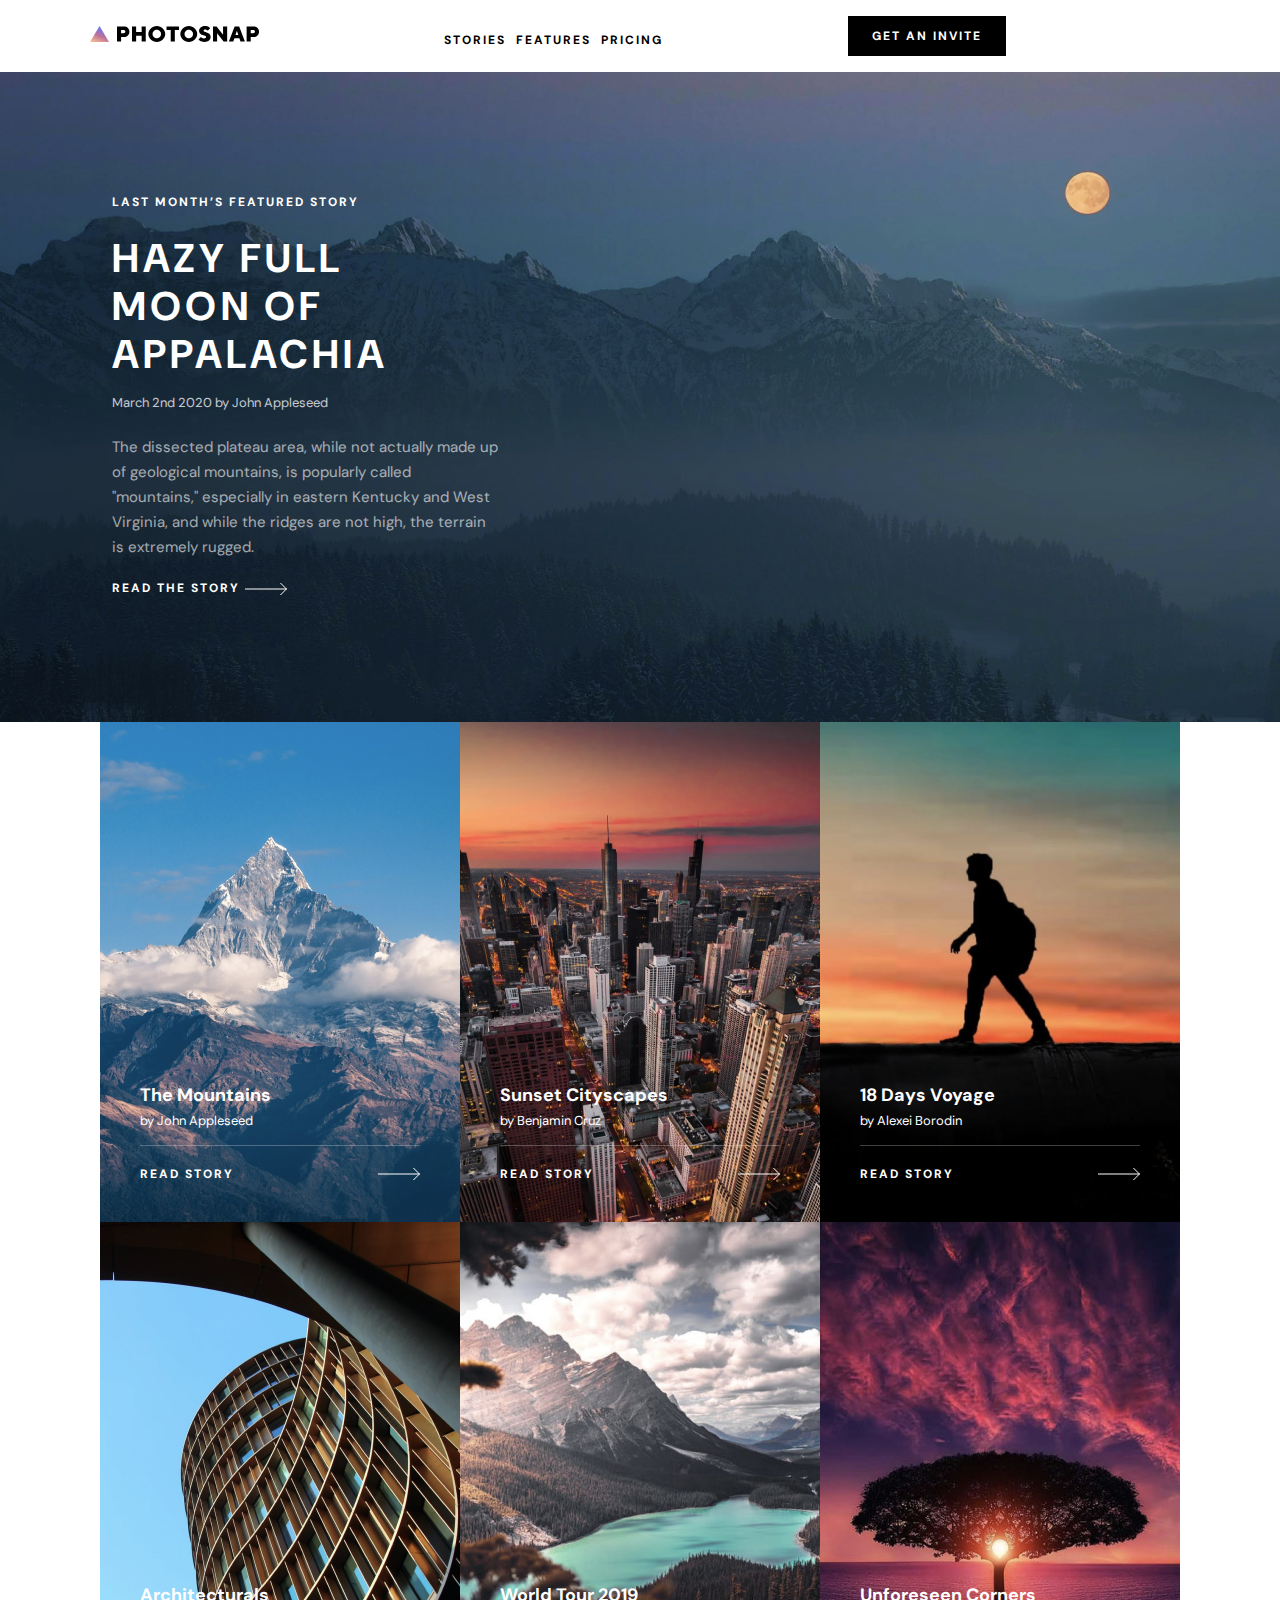
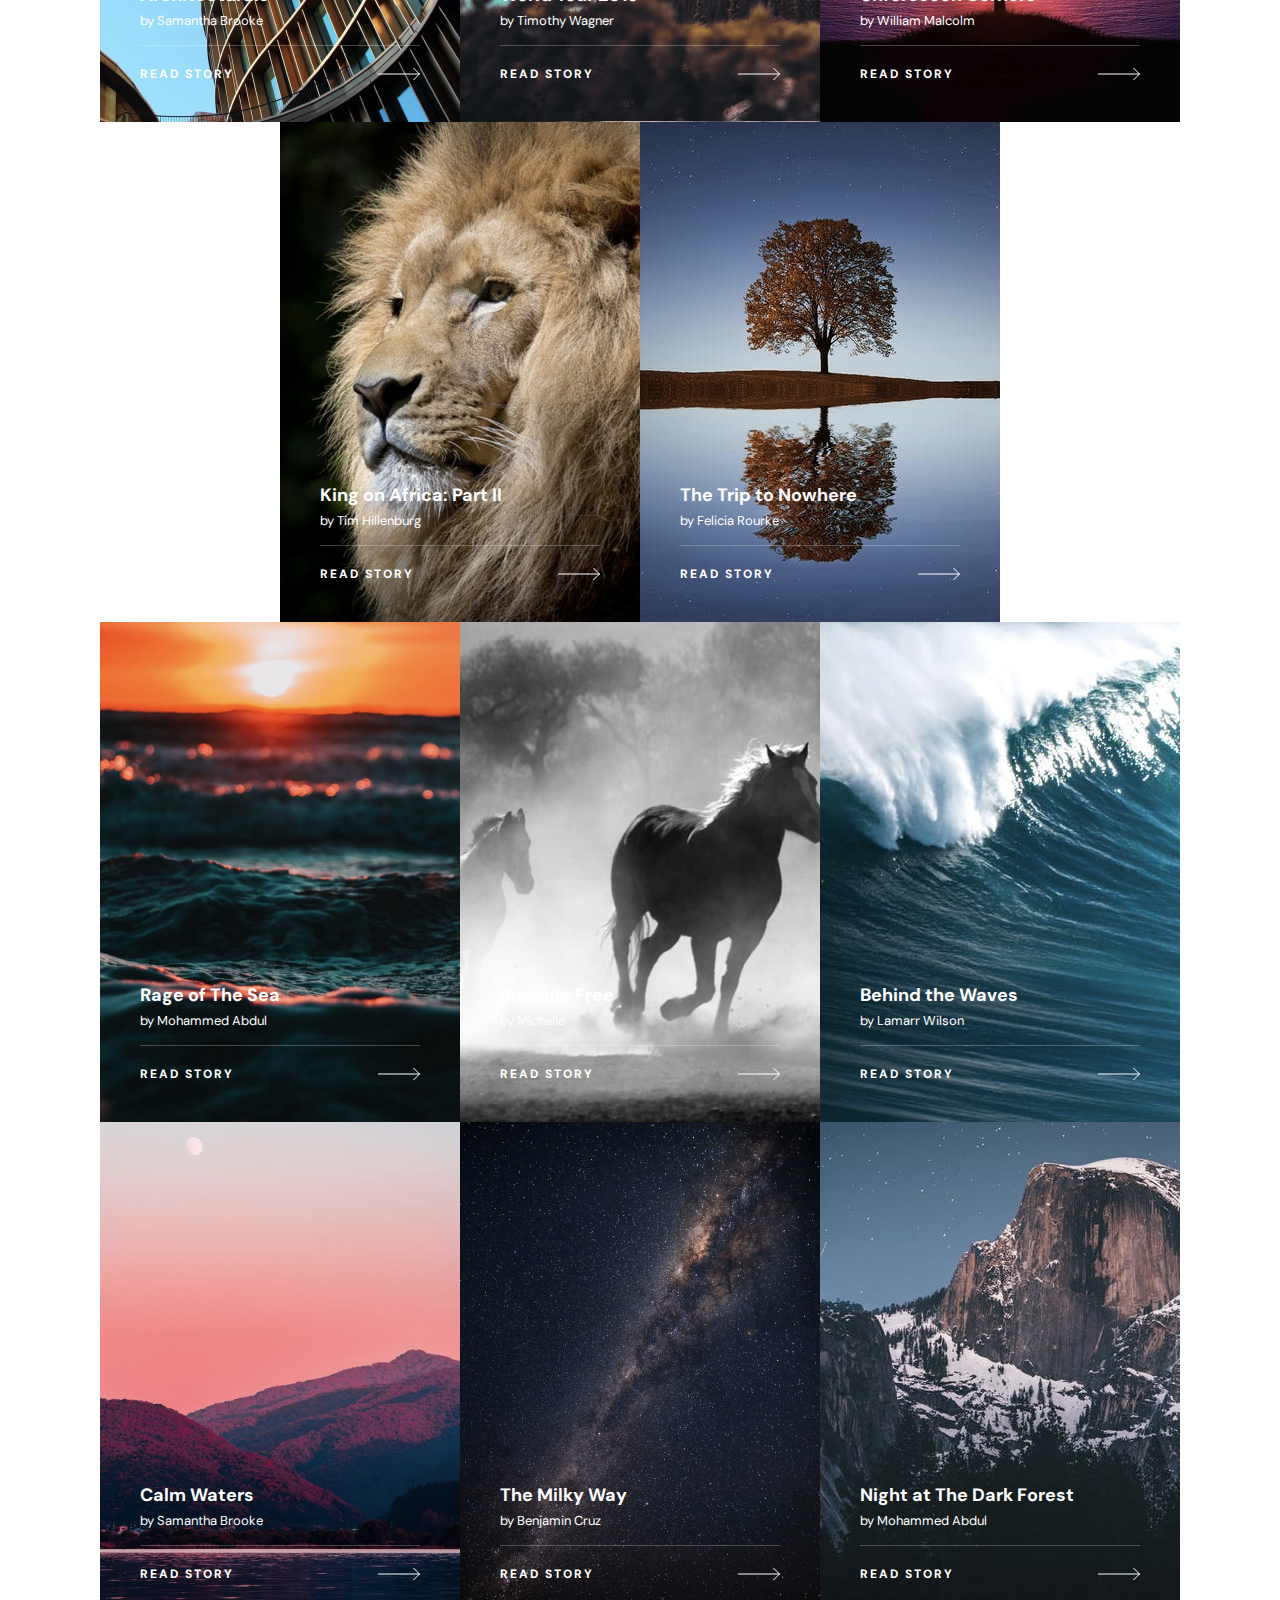
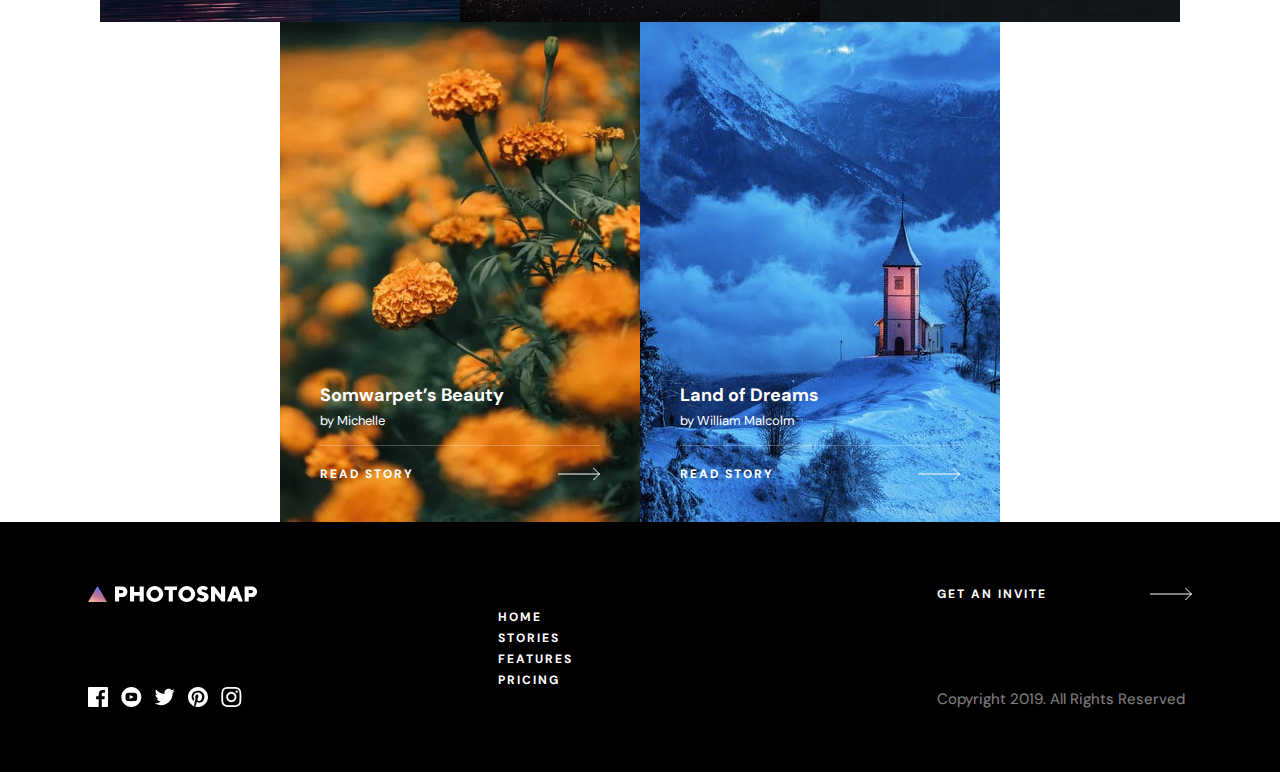
==== commit bf89e3d7: "test" ====
--- a/stories.html
+++ b/stories.html
@@ -10,7 +10,7 @@
     <div class="wrapper">
         <header>
             <div class="header">
-                <img src="./img/logo.svg" alt="">
+                <a href="./index.html"><img src="./img/logo.svg" alt=""></a>
                 <div class="header-a-menu">
                     <ul>
                         <li><a href="#">STORIES</a></li>
--- a/css/stories.css
+++ b/css/stories.css
@@ -18,7 +18,7 @@
 }
 
 body {
-  background-color: #3d2828;
+  background-color: #ffffff;
   font-family: "DM Sans", sans-serif;
 }
 
@@ -57,6 +57,11 @@
   font-weight: 700;
   line-height: normal;
   letter-spacing: 2px;
+  cursor: pointer;
+}
+.wrapper .header .header-a-menu ul li a:hover {
+  transition: 0.5s;
+  opacity: 0.3;
 }
 .wrapper .header .header-button {
   width: 158px;
@@ -69,6 +74,12 @@
   font-weight: 700;
   line-height: normal;
   letter-spacing: 2px;
+  cursor: pointer;
+}
+.wrapper .header .header-button:hover {
+  transition: 0.5s;
+  color: #000;
+  background: #DFDFDF;
 }
 .wrapper .section {
   max-width: 1440px;
@@ -142,6 +153,11 @@
   letter-spacing: 2px;
   background-color: transparent;
   margin-top: 18px;
+  cursor: pointer;
+}
+.wrapper .section .section-a-menu .sec-button:hover {
+  transition: 0.5s;
+  border-bottom: 2px solid #fff;
 }
 .wrapper .section .section-a-menu .sec-button img {
   position: relative;
@@ -1165,6 +1181,11 @@
   line-height: normal;
   letter-spacing: 2px;
   text-transform: uppercase;
+  cursor: pointer;
+}
+.wrapper .footer .min-footer .footer-a-menu ul li .a2:hover {
+  transition: 0.5s;
+  opacity: 0.3;
 }
 .wrapper .footer .min-footer .footer-a-menu ul li a {
   position: relative;
@@ -1177,6 +1198,11 @@
   letter-spacing: 2px;
   text-transform: uppercase;
   top: 19px;
+  cursor: pointer;
+}
+.wrapper .footer .min-footer .footer-a-menu ul li a:hover {
+  transition: 0.5s;
+  opacity: 0.3;
 }
 .wrapper .footer .min-footer .footer-buttons-form {
   width: 100%;
@@ -1196,6 +1222,11 @@
   font-weight: 700;
   line-height: normal;
   letter-spacing: 2px;
+  cursor: pointer;
+}
+.wrapper .footer .min-footer .footer-buttons-form .footer-button:hover {
+  transition: 0.5s;
+  border-bottom: 2px solid #fff;
 }
 .wrapper .footer .min-footer .footer-buttons-form .footer-a {
   position: relative;
@@ -2244,7 +2275,7 @@
     width: 100%;
     max-width: 375px;
     height: 375px;
-    background-image: url(../img/main-form12-mobile-img.png);
+    background-image: url(../img/main-form13-mobile-img.png);
     cursor: pointer;
   }
   .wrapper .main-2 .form-13:hover {
@@ -2252,7 +2283,7 @@
     transform: translateY(-30px);
     border-bottom: 6px solid #BC7198;
   }
-  .wrapper .main-2 .form-13 .form-12-menu {
+  .wrapper .main-2 .form-13 .form-13-menu {
     position: relative;
     width: 100%;
     max-width: 280px;
@@ -2260,7 +2291,7 @@
     top: 215px;
     left: 42px;
   }
-  .wrapper .main-2 .form-13 .form-12-menu .form-12-menu-p1 {
+  .wrapper .main-2 .form-13 .form-13-menu .form-13-menu-p1 {
     color: #FFF;
     font-family: DM Sans;
     font-size: 18px;
@@ -2268,7 +2299,7 @@
     font-weight: 700;
     line-height: 25px;
   }
-  .wrapper .main-2 .form-13 .form-12-menu .form-12-menu-p2 {
+  .wrapper .main-2 .form-13 .form-13-menu .form-13-menu-p2 {
     color: #FFF;
     font-family: DM Sans;
     font-size: 13px;
@@ -2277,7 +2308,7 @@
     line-height: normal;
     margin-top: 4px;
   }
-  .wrapper .main-2 .form-13 .form-12-menu .line {
+  .wrapper .main-2 .form-13 .form-13-menu .line {
     width: 100%;
     max-width: 280px;
     height: 1px;
@@ -2285,7 +2316,187 @@
     background: #FFF;
     margin-top: 16px;
   }
-  .wrapper .main-2 .form-13 .form-12-menu .form12-button {
+  .wrapper .main-2 .form-13 .form-13-menu .form13-button {
+    display: flex;
+    justify-content: space-between;
+    width: 100%;
+    max-width: 280px;
+    margin-top: 20px;
+    background-color: transparent;
+    color: #FFF;
+    font-family: DM Sans;
+    font-size: 12px;
+    font-style: normal;
+    font-weight: 700;
+    line-height: normal;
+    letter-spacing: 2px;
+  }
+  .wrapper .main-2 .form-14 {
+    width: 100%;
+    max-width: 375px;
+    height: 375px;
+    background-image: url(../img/main-form14-mobile-img.png);
+    cursor: pointer;
+  }
+  .wrapper .main-2 .form-14:hover {
+    transition: 0.5s;
+    transform: translateY(-30px);
+    border-bottom: 6px solid #BC7198;
+  }
+  .wrapper .main-2 .form-14 .form-14-menu {
+    position: relative;
+    width: 100%;
+    max-width: 280px;
+    height: 100px;
+    top: 215px;
+    left: 42px;
+  }
+  .wrapper .main-2 .form-14 .form-14-menu .form-14-menu-p1 {
+    color: #FFF;
+    font-family: DM Sans;
+    font-size: 18px;
+    font-style: normal;
+    font-weight: 700;
+    line-height: 25px;
+  }
+  .wrapper .main-2 .form-14 .form-14-menu .form-14-menu-p2 {
+    color: #FFF;
+    font-family: DM Sans;
+    font-size: 13px;
+    font-style: normal;
+    font-weight: 400;
+    line-height: normal;
+    margin-top: 4px;
+  }
+  .wrapper .main-2 .form-14 .form-14-menu .line {
+    width: 100%;
+    max-width: 280px;
+    height: 1px;
+    opacity: 0.25;
+    background: #FFF;
+    margin-top: 16px;
+  }
+  .wrapper .main-2 .form-14 .form-14-menu .form14-button {
+    display: flex;
+    justify-content: space-between;
+    width: 100%;
+    max-width: 280px;
+    margin-top: 20px;
+    background-color: transparent;
+    color: #FFF;
+    font-family: DM Sans;
+    font-size: 12px;
+    font-style: normal;
+    font-weight: 700;
+    line-height: normal;
+    letter-spacing: 2px;
+  }
+  .wrapper .main-2 .form-15 {
+    width: 100%;
+    max-width: 375px;
+    height: 375px;
+    background-image: url(../img/main-form15-mobile-img.png);
+    cursor: pointer;
+  }
+  .wrapper .main-2 .form-15:hover {
+    transition: 0.5s;
+    transform: translateY(-30px);
+    border-bottom: 6px solid #BC7198;
+  }
+  .wrapper .main-2 .form-15 .form-15-menu {
+    position: relative;
+    width: 100%;
+    max-width: 280px;
+    height: 100px;
+    top: 215px;
+    left: 42px;
+  }
+  .wrapper .main-2 .form-15 .form-15-menu .form-15-menu-p1 {
+    color: #FFF;
+    font-family: DM Sans;
+    font-size: 18px;
+    font-style: normal;
+    font-weight: 700;
+    line-height: 25px;
+  }
+  .wrapper .main-2 .form-15 .form-15-menu .form-15-menu-p2 {
+    color: #FFF;
+    font-family: DM Sans;
+    font-size: 13px;
+    font-style: normal;
+    font-weight: 400;
+    line-height: normal;
+    margin-top: 4px;
+  }
+  .wrapper .main-2 .form-15 .form-15-menu .line {
+    width: 100%;
+    max-width: 280px;
+    height: 1px;
+    opacity: 0.25;
+    background: #FFF;
+    margin-top: 16px;
+  }
+  .wrapper .main-2 .form-15 .form-15-menu .form15-button {
+    display: flex;
+    justify-content: space-between;
+    width: 100%;
+    max-width: 280px;
+    margin-top: 20px;
+    background-color: transparent;
+    color: #FFF;
+    font-family: DM Sans;
+    font-size: 12px;
+    font-style: normal;
+    font-weight: 700;
+    line-height: normal;
+    letter-spacing: 2px;
+  }
+  .wrapper .main-2 .form-16 {
+    width: 100%;
+    max-width: 375px;
+    height: 375px;
+    background-image: url(../img/main-form16-mobile-img.png);
+    cursor: pointer;
+  }
+  .wrapper .main-2 .form-16:hover {
+    transition: 0.5s;
+    transform: translateY(-30px);
+    border-bottom: 6px solid #BC7198;
+  }
+  .wrapper .main-2 .form-16 .form-16-menu {
+    position: relative;
+    width: 100%;
+    max-width: 280px;
+    height: 100px;
+    top: 215px;
+    left: 42px;
+  }
+  .wrapper .main-2 .form-16 .form-16-menu .form-16-menu-p1 {
+    color: #FFF;
+    font-family: DM Sans;
+    font-size: 18px;
+    font-style: normal;
+    font-weight: 700;
+    line-height: 25px;
+  }
+  .wrapper .main-2 .form-16 .form-16-menu .form-16-menu-p2 {
+    color: #FFF;
+    font-family: DM Sans;
+    font-size: 13px;
+    font-style: normal;
+    font-weight: 400;
+    line-height: normal;
+    margin-top: 4px;
+  }
+  .wrapper .main-2 .form-16 .form-16-menu .line {
+    width: 100%;
+    max-width: 280px;
+    height: 1px;
+    opacity: 0.25;
+    background: #FFF;
+    margin-top: 16px;
+  }
+  .wrapper .main-2 .form-16 .form-16-menu .form16-button {
     display: flex;
     justify-content: space-between;
     width: 100%;
@@ -2310,7 +2521,7 @@
     background-color: #000;
     padding-left: 20px;
     padding-right: 20px;
-    top: 2000px;
+    top: 1000px;
   }
 }
 @media (max-width: 665px) {
@@ -2320,13 +2531,14 @@
     background-color: #fff;
   }
   .wrapper .footer {
+    position: relative;
     display: flex;
     justify-content: center;
     align-items: center;
     max-width: 1440px;
     height: 439px;
     background-color: #000;
-    margin-top: 120px;
+    top: 1000px;
     padding-left: 20px;
     padding-right: 20px;
   }
